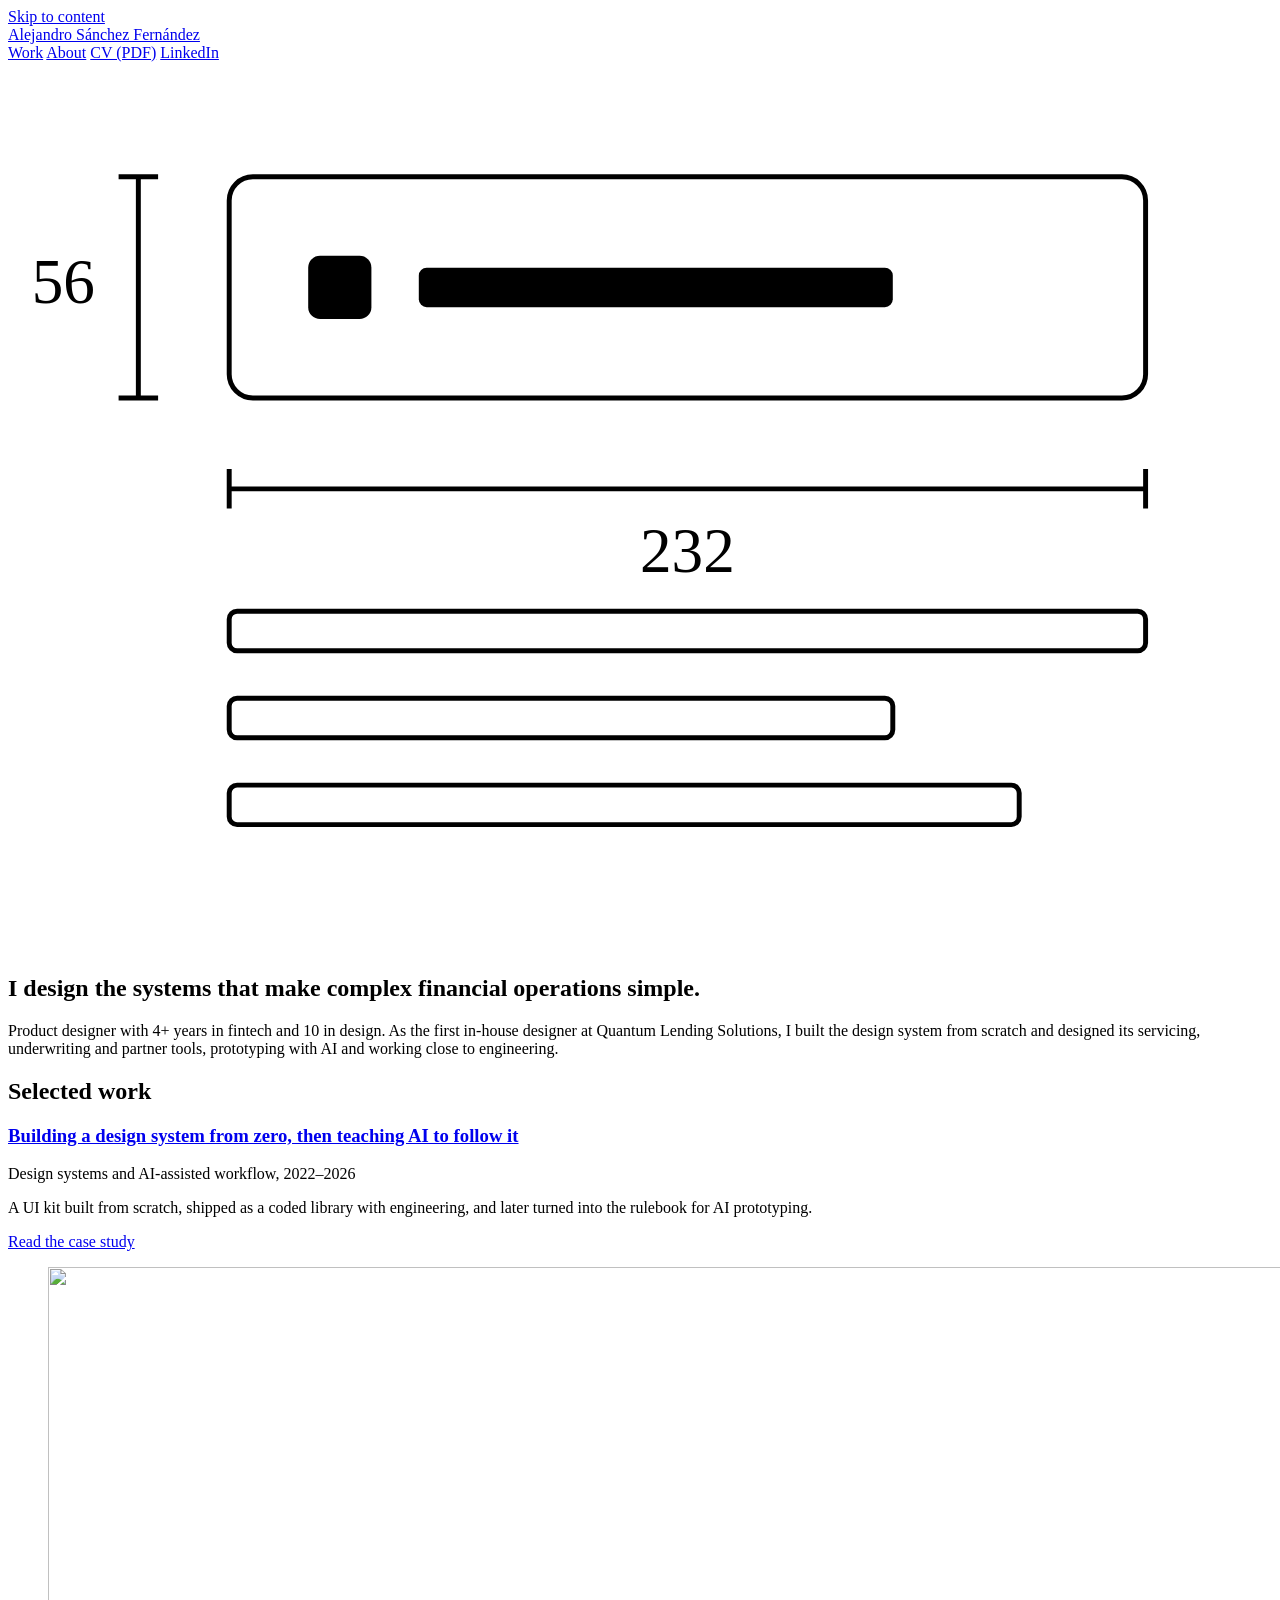
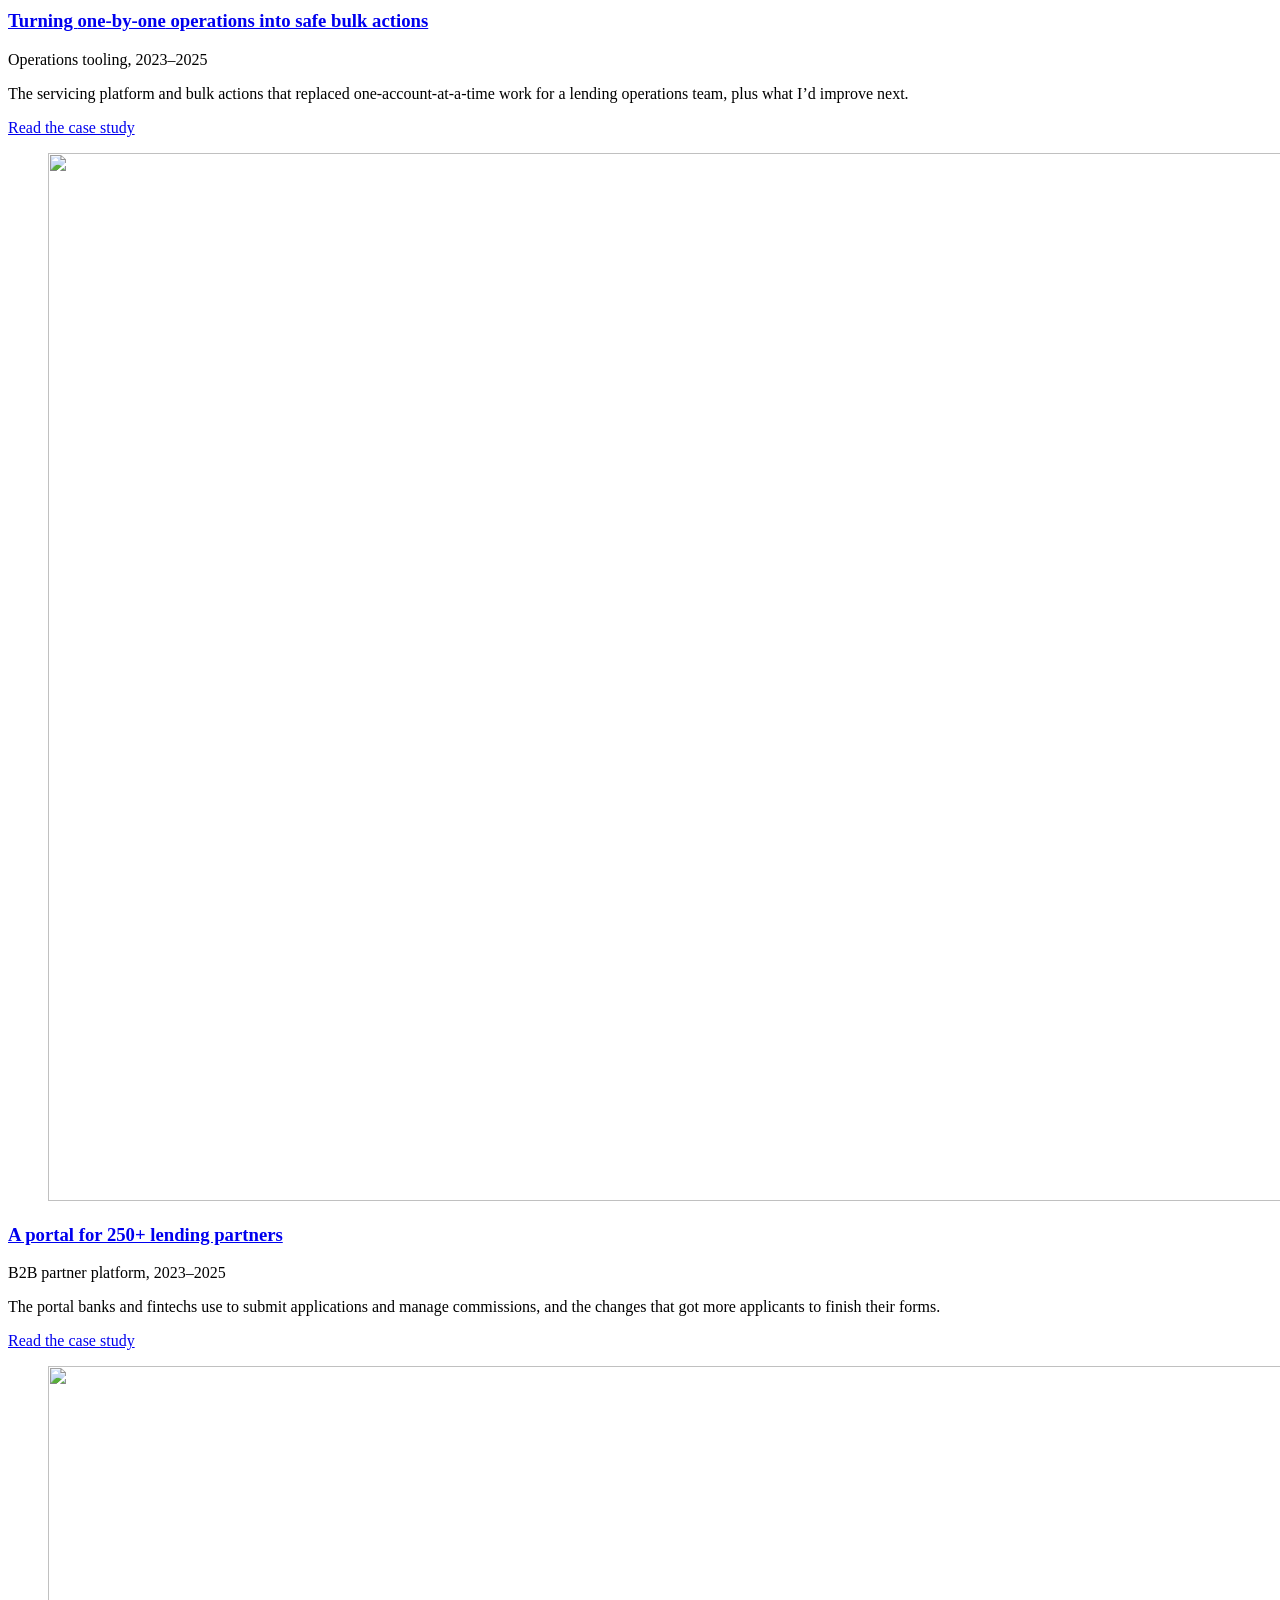
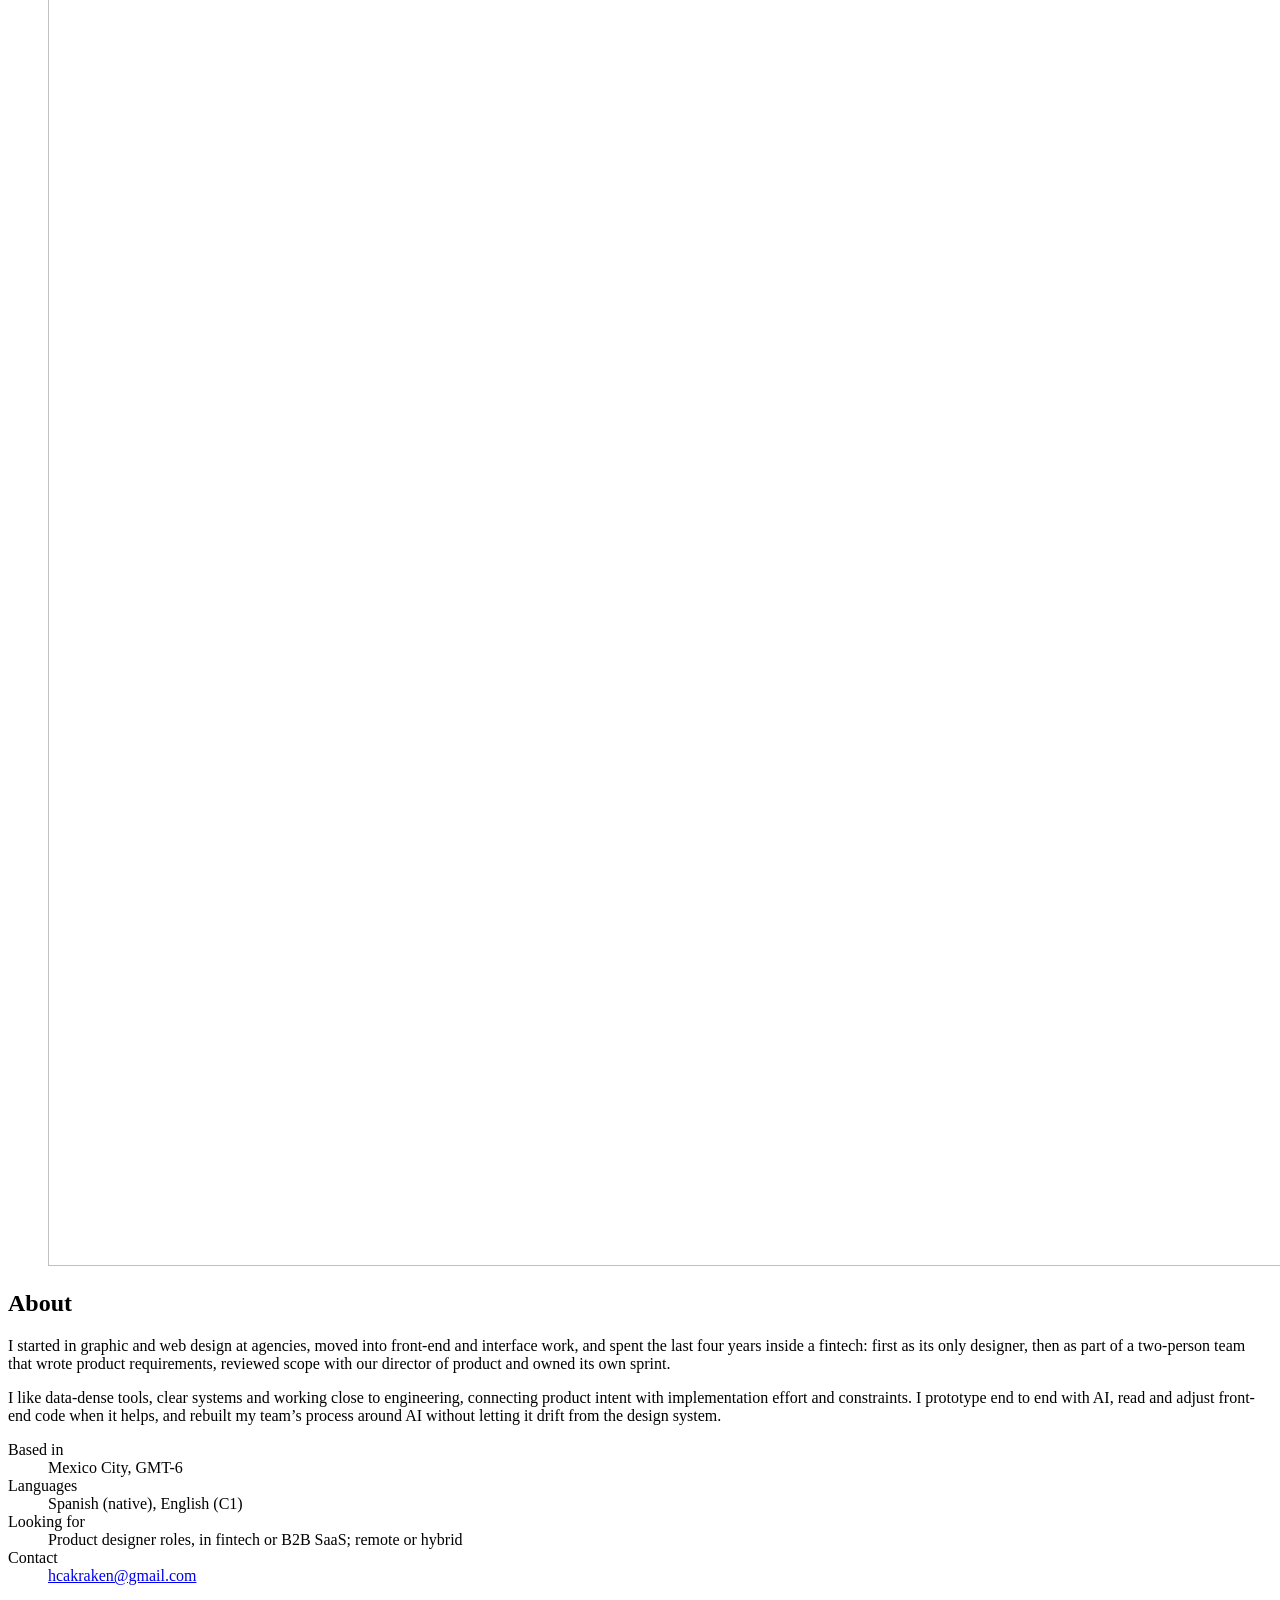
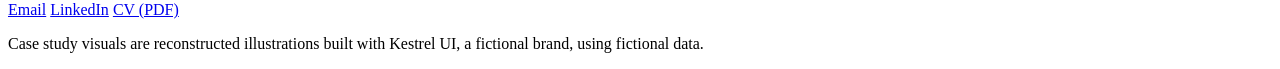
==== index.html @ 9e41636d "Migrate site from InfinityFree: pages" ====
<!doctype html>
<html lang="en">
<head>
<meta charset="utf-8">
<meta name="viewport" content="width=device-width, initial-scale=1">
<title>Alejandro Sánchez Fernández, Product Designer</title>
<meta name="description" content="Product designer in fintech and B2B SaaS. Lending operations tools, partner portals and design systems, prototyped end to end with AI. Mexico City, open to remote and hybrid.">
<link rel="preconnect" href="https://fonts.googleapis.com">
<link rel="preconnect" href="https://fonts.gstatic.com" crossorigin>
<link rel="stylesheet" href="https://fonts.googleapis.com/css2?family=Instrument+Serif&family=IBM+Plex+Mono:wght@400;500;600&display=swap">
<script>document.documentElement.classList.add("js")</script>
<link rel="stylesheet" href="assets/style.css?v=6">
<link rel="icon" href="assets/icons/favicon.svg" type="image/svg+xml">
<link rel="icon" href="assets/icons/favicon-32.png" sizes="32x32" type="image/png">
<link rel="apple-touch-icon" href="assets/icons/apple-touch-icon.png">
</head>
<body>
<a class="skip" href="#main">Skip to content</a>

<header class="site-head">
  <div class="wrap">
    <a class="site-name" href="index.html">Alejandro Sánchez Fernández</a>
    <nav class="site-nav" aria-label="Main">
      <a href="#work">Work</a>
      <a href="#about">About</a>
      <a href="cv/Alejandro-Sanchez-Fernandez-CV.pdf">CV (PDF)</a>
      <a href="https://www.linkedin.com/in/alejandrokraken">LinkedIn</a>
    </nav>
  </div>
  <div class="wrap rule" aria-hidden="true" style="margin-top: 20px;"></div>
</header>

<main id="main">
  <section class="hero">
    <div class="wrap intro">
      <svg class="hero-spec" viewBox="0 0 320 220" aria-hidden="true" focusable="false">
        <g fill="none" stroke="currentColor" stroke-width="1.25">
          <rect class="draw" style="--d:.2s;--t:.9s" pathLength="1" x="56" y="24" width="232" height="56" rx="6"/>
          <path class="draw" style="--d:1s;--t:.6s" pathLength="1" d="M56 98v10M288 98v10M56 103h232"/>
          <path class="draw" style="--d:1.3s;--t:.5s" pathLength="1" d="M38 24h-10M38 80h-10M33 24v56"/>
          <rect class="draw" style="--d:1.6s;--t:.6s" pathLength="1" x="56" y="134" width="232" height="10" rx="2"/>
          <rect class="draw" style="--d:1.75s;--t:.5s" pathLength="1" x="56" y="156" width="168" height="10" rx="2"/>
          <rect class="draw" style="--d:1.9s;--t:.55s" pathLength="1" x="56" y="178" width="200" height="10" rx="2"/>
        </g>
        <rect x="76" y="44" width="16" height="16" rx="3" class="spec-accent pop" style="--d:.95s"/>
        <rect x="104" y="47" width="120" height="10" rx="2" class="spec-fill grow" style="--d:1.1s"/>
        <text x="172" y="124" text-anchor="middle" class="fade" style="--d:1.45s">232</text>
        <text x="22" y="56" text-anchor="end" class="fade" style="--d:1.7s">56</text>
      </svg>
      <h1>I design the systems that make complex financial operations simple.</h1>
      <p class="lede">Product designer with 4+ years in fintech and 10 in design. As the first in-house designer at Quantum Lending Solutions, I built the design system from scratch and designed its servicing, underwriting and partner tools, prototyping with AI and working close to engineering.</p>
    </div>
  </section>

  <section class="section" id="work" aria-labelledby="work-title">
    <div class="wrap">
      <div class="section-head"><h2 id="work-title">Selected work</h2></div>
      <div class="work">
        <article class="work-item">
          <div>
            <h3><a href="case-01.html">Building a design system from zero, then teaching AI to follow it</a></h3>
            <p class="meta">Design systems and AI-assisted workflow, 2022–2026</p>
            <p class="summary">A UI kit built from scratch, shipped as a coded library with engineering, and later turned into the rulebook for AI prototyping.</p>
            <a class="go" href="case-01.html">Read the case study</a>
          </div>
          <figure>
            <a href="case-01.html" tabindex="-1" aria-hidden="true"><img src="assets/img/c1-hero-cover.png" alt="" width="3200" height="1920" loading="lazy"></a>
          </figure>
        </article>
        <article class="work-item">
          <div>
            <h3><a href="case-02.html">Turning <span style="white-space: nowrap">one-by-one</span> operations into safe bulk actions</a></h3>
            <p class="meta">Operations tooling, 2023–2025</p>
            <p class="summary">The servicing platform and bulk actions that replaced one-account-at-a-time work for a lending operations team, plus what I’d improve next.</p>
            <a class="go" href="case-02.html">Read the case study</a>
          </div>
          <figure>
            <a href="case-02.html" tabindex="-1" aria-hidden="true"><img src="assets/img/c2-v2-selectable-table.png" alt="" width="2308" height="1048" loading="lazy"></a>
          </figure>
        </article>
        <article class="work-item">
          <div>
            <h3><a href="case-03.html">A portal for 250+ lending partners</a></h3>
            <p class="meta">B2B partner platform, 2023–2025</p>
            <p class="summary">The portal banks and fintechs use to submit applications and manage commissions, and the changes that got more applicants to finish their forms.</p>
            <a class="go" href="case-03.html">Read the case study</a>
          </div>
          <figure>
            <a href="case-03.html" tabindex="-1" aria-hidden="true"><img src="assets/img/c3-v1-partner-dashboard.png" alt="" width="3604" height="1500" loading="lazy"></a>
          </figure>
        </article>
      </div>
    </div>
  </section>

  <section class="section" id="about" aria-labelledby="about-title">
    <div class="wrap about">
      <div>
        <h2 id="about-title">About</h2>
      </div>
      <div class="body">
        <p class="measure">I started in graphic and web design at agencies, moved into front-end and interface work, and spent the last four years inside a fintech: first as its only designer, then as part of a two-person team that wrote product requirements, reviewed scope with our director of product and owned its own sprint.</p>
        <p class="measure">I like data-dense tools, clear systems and working close to engineering, connecting product intent with implementation effort and constraints. I prototype end to end with AI, read and adjust front-end code when it helps, and rebuilt my team’s process around AI without letting it drift from the design system.</p>
        <dl>
          <div><dt>Based in</dt><dd>Mexico City, GMT-6</dd></div>
          <div><dt>Languages</dt><dd>Spanish (native), English (C1)</dd></div>
          <div><dt>Looking for</dt><dd>Product designer roles, in fintech or B2B SaaS; remote or hybrid</dd></div>
          <div><dt>Contact</dt><dd><a href="mailto:hcakraken@gmail.com">hcakraken@gmail.com</a></dd></div>
        </dl>
      </div>
    </div>
  </section>
</main>

<footer class="site-foot">
  <div class="wrap">
    <div class="rule" aria-hidden="true"></div>
    <div class="links">
      <a href="mailto:hcakraken@gmail.com">Email</a>
      <a href="https://www.linkedin.com/in/alejandrokraken">LinkedIn</a>
      <a href="cv/Alejandro-Sanchez-Fernandez-CV.pdf">CV (PDF)</a>
    </div>
    <p>Case study visuals are reconstructed illustrations built with Kestrel UI, a fictional brand, using fictional data.</p>
  </div>
</footer>
<script>
(() => {
  if (!('IntersectionObserver' in window) || matchMedia('(prefers-reduced-motion: reduce)').matches) return;
  const sel = '.work-item, .about > *, .fig, .fig-pair, .diagram, .prose, .note, .next';
  const els = [...document.querySelectorAll(sel)].filter(el => !el.parentElement.closest('.fig-pair'));
  els.forEach(el => el.classList.add('reveal'));
  document.querySelectorAll('.flow, .matrix tbody').forEach(list => [...list.children].forEach((c, i) => c.style.setProperty('--i', i)));
  const io = new IntersectionObserver(entries => {
    entries.forEach(e => { if (e.isIntersecting) { e.target.classList.add('is-visible'); io.unobserve(e.target); } });
  }, { threshold: 0.05, rootMargin: '0px 0px -6% 0px' });
  els.forEach(el => io.observe(el));
})();
</script>
</body>
</html>
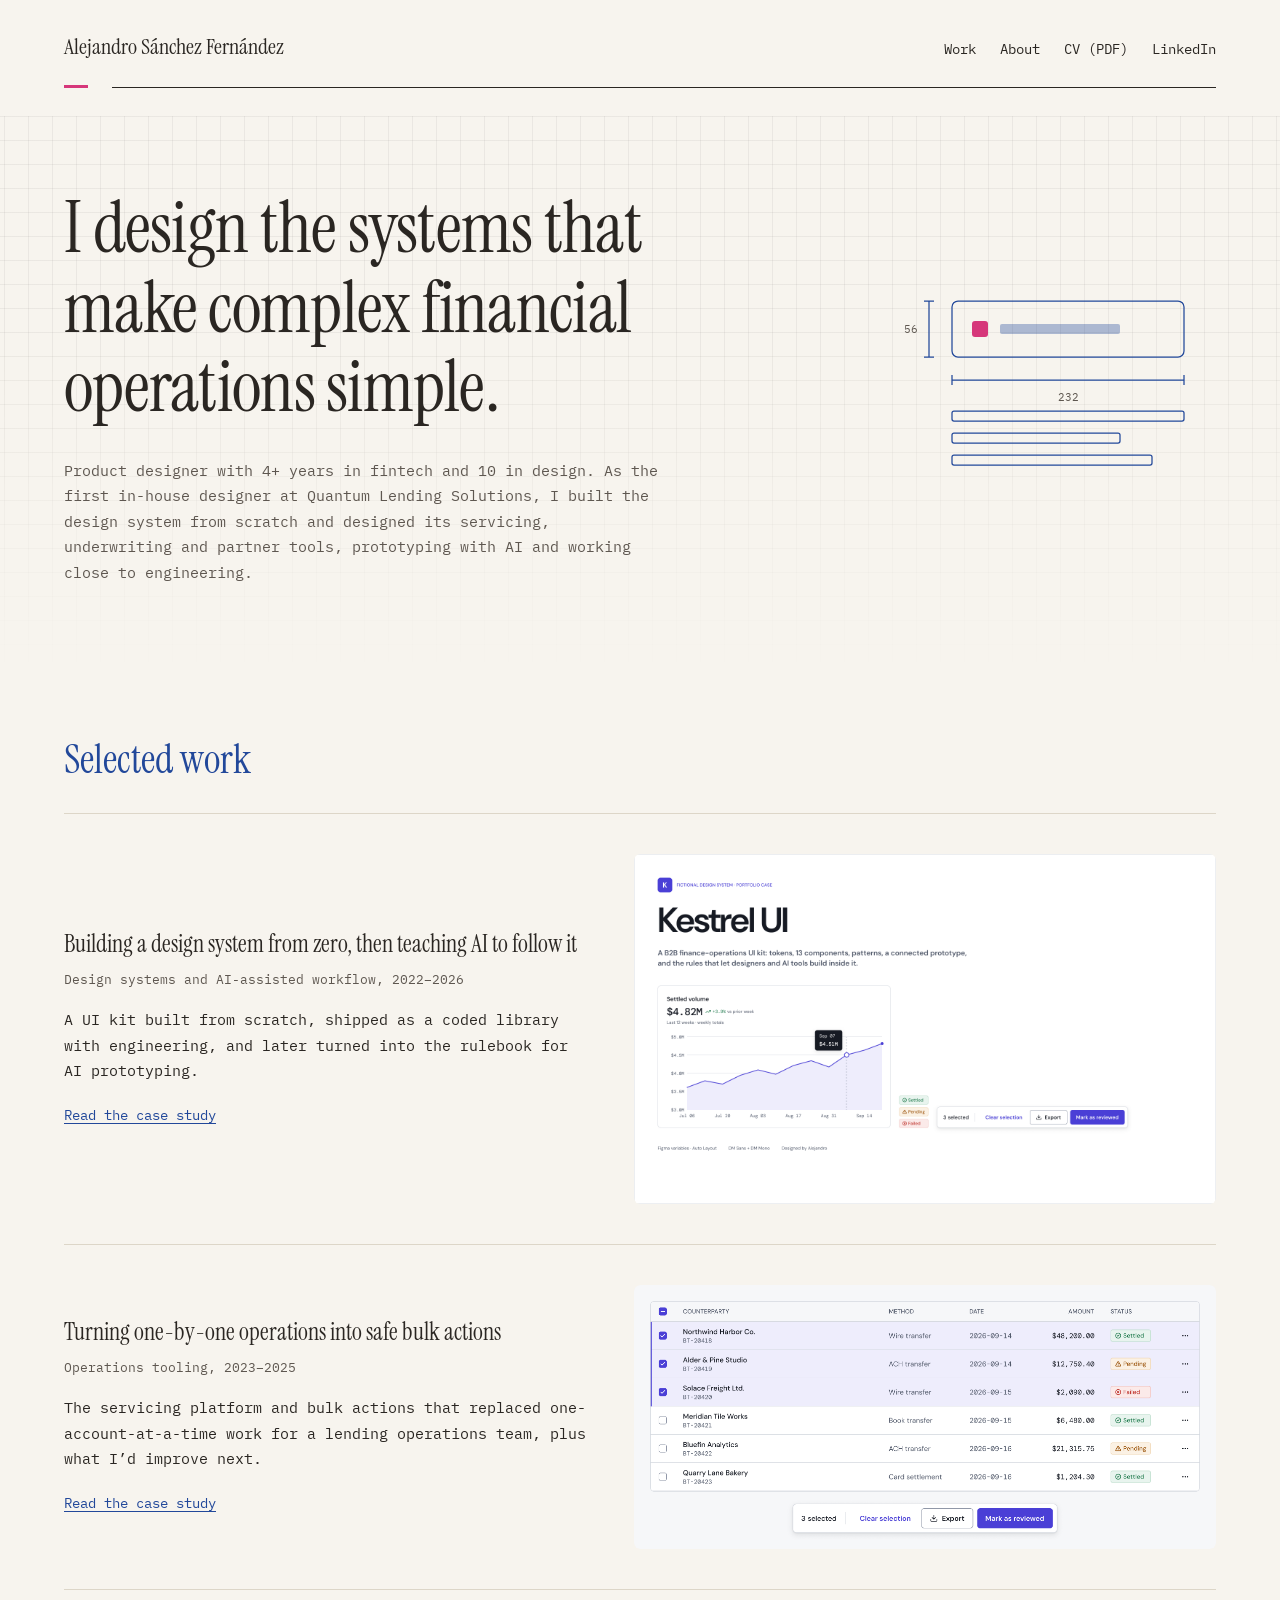
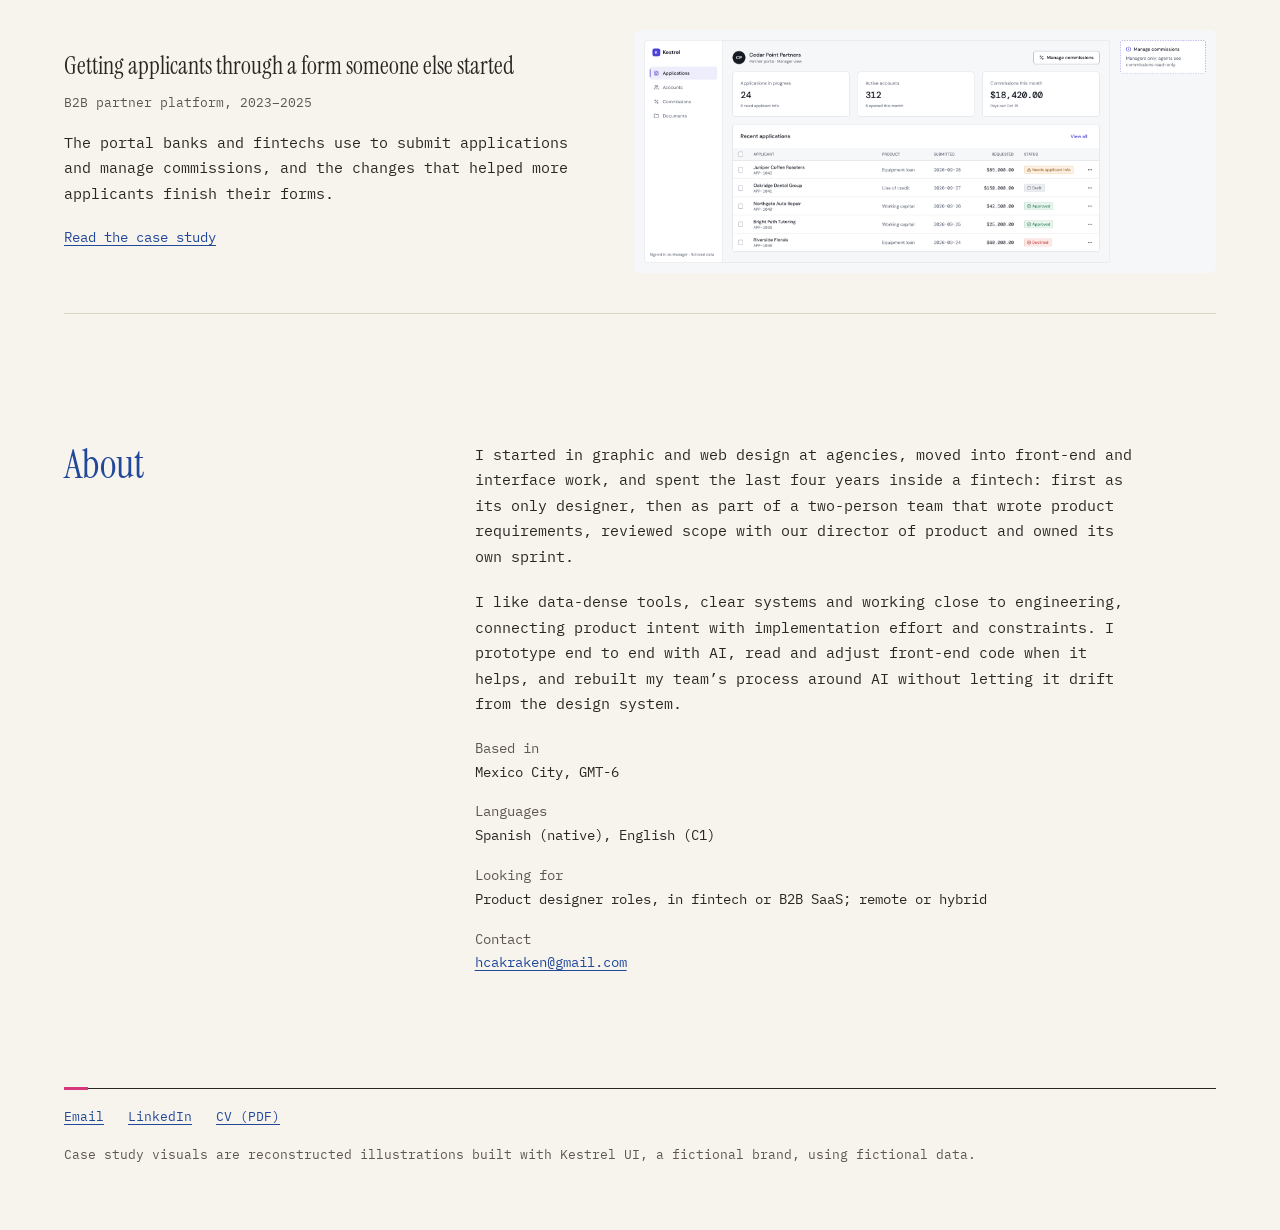
==== commit 4e9764b1: "Stage 2 audit fixes: readable at rest, social cards, mobile crops - Motion only moves content; nothi" ====
--- a/index.html
+++ b/index.html
@@ -5,11 +5,22 @@
 <meta name="viewport" content="width=device-width, initial-scale=1">
 <title>Alejandro Sánchez Fernández, Product Designer</title>
 <meta name="description" content="Product designer in fintech and B2B SaaS. Lending operations tools, partner portals and design systems, prototyped end to end with AI. Mexico City, open to remote and hybrid.">
+<link rel="canonical" href="https://alejandrosfdesign.github.io/">
+<meta property="og:type" content="website">
+<meta property="og:site_name" content="Alejandro Sánchez Fernández">
+<meta property="og:title" content="Alejandro Sánchez Fernández, Product Designer">
+<meta property="og:description" content="Product designer in fintech and B2B SaaS. Lending operations tools, partner portals and design systems, prototyped end to end with AI. Mexico City, open to remote and hybrid.">
+<meta property="og:url" content="https://alejandrosfdesign.github.io/">
+<meta property="og:image" content="https://alejandrosfdesign.github.io/assets/og/og-home.png">
+<meta property="og:image:width" content="1200">
+<meta property="og:image:height" content="630">
+<meta property="og:image:alt" content="Alejandro Sánchez Fernández, Product Designer">
+<meta name="twitter:card" content="summary_large_image">
 <link rel="preconnect" href="https://fonts.googleapis.com">
 <link rel="preconnect" href="https://fonts.gstatic.com" crossorigin>
 <link rel="stylesheet" href="https://fonts.googleapis.com/css2?family=Instrument+Serif&family=IBM+Plex+Mono:wght@400;500;600&display=swap">
 <script>document.documentElement.classList.add("js")</script>
-<link rel="stylesheet" href="assets/style.css?v=6">
+<link rel="stylesheet" href="assets/style.css?v=7">
 <link rel="icon" href="assets/icons/favicon.svg" type="image/svg+xml">
 <link rel="icon" href="assets/icons/favicon-32.png" sizes="32x32" type="image/png">
 <link rel="apple-touch-icon" href="assets/icons/apple-touch-icon.png">
@@ -64,7 +75,7 @@
             <a class="go" href="case-01.html">Read the case study</a>
           </div>
           <figure>
-            <a href="case-01.html" tabindex="-1" aria-hidden="true"><img src="assets/img/c1-hero-cover.png" alt="" width="3200" height="1920" loading="lazy"></a>
+            <a href="case-01.html" tabindex="-1" aria-hidden="true"><picture><source media="(max-width: 700px)" srcset="assets/img/c1-hero-cover-m.png"><img src="assets/img/c1-hero-cover.png" alt="" width="3200" height="1920" loading="lazy"></picture></a>
           </figure>
         </article>
         <article class="work-item">
@@ -75,18 +86,18 @@
             <a class="go" href="case-02.html">Read the case study</a>
           </div>
           <figure>
-            <a href="case-02.html" tabindex="-1" aria-hidden="true"><img src="assets/img/c2-v2-selectable-table.png" alt="" width="2308" height="1048" loading="lazy"></a>
+            <a href="case-02.html" tabindex="-1" aria-hidden="true"><picture><source media="(max-width: 700px)" srcset="assets/img/c2-v2-selectable-table-m.png"><img src="assets/img/c2-v2-selectable-table.png" alt="" width="2308" height="1048" loading="lazy"></picture></a>
           </figure>
         </article>
         <article class="work-item">
           <div>
-            <h3><a href="case-03.html">A portal for 250+ lending partners</a></h3>
+            <h3><a href="case-03.html">Getting applicants through a form someone else started</a></h3>
             <p class="meta">B2B partner platform, 2023–2025</p>
-            <p class="summary">The portal banks and fintechs use to submit applications and manage commissions, and the changes that got more applicants to finish their forms.</p>
+            <p class="summary">The portal banks and fintechs use to submit applications and manage commissions, and the changes that helped more applicants finish their forms.</p>
             <a class="go" href="case-03.html">Read the case study</a>
           </div>
           <figure>
-            <a href="case-03.html" tabindex="-1" aria-hidden="true"><img src="assets/img/c3-v1-partner-dashboard.png" alt="" width="3604" height="1500" loading="lazy"></a>
+            <a href="case-03.html" tabindex="-1" aria-hidden="true"><picture><source media="(max-width: 700px)" srcset="assets/img/c3-v1-partner-dashboard-m.png"><img src="assets/img/c3-v1-partner-dashboard.png" alt="" width="3604" height="1500" loading="lazy"></picture></a>
           </figure>
         </article>
       </div>
--- a/assets/style.css
+++ b/assets/style.css
@@ -0,0 +1,270 @@
+:root {
+  --paper: #f7f4ee;
+  --ink: #2a2622;
+  --muted: #5e5750;
+  --line: #ddd6c8;
+  --cobalt: #22489a;
+  --magenta: #d6377a;
+  --panel: #efeae0;
+  --serif: 'Instrument Serif', Georgia, 'Times New Roman', serif;
+  --mono: 'IBM Plex Mono', ui-monospace, 'SFMono-Regular', Menlo, Consolas, monospace;
+  --text: 42rem;
+  --wide: 72rem;
+}
+
+* { box-sizing: border-box; }
+
+html { -webkit-text-size-adjust: 100%; }
+
+body {
+  margin: 0;
+  background: var(--paper);
+  color: var(--ink);
+  font-family: var(--mono);
+  font-size: 15px;
+  line-height: 1.7;
+}
+
+img { max-width: 100%; height: auto; display: block; }
+
+a { color: var(--cobalt); text-underline-offset: 3px; text-decoration-thickness: 1px; }
+a:hover { text-decoration-thickness: 2px; }
+a:focus-visible, button:focus-visible { outline: 2px solid var(--cobalt); outline-offset: 3px; border-radius: 2px; }
+
+.skip { position: absolute; left: -999px; top: 0; background: var(--ink); color: var(--paper); padding: 8px 12px; }
+.skip:focus { left: 12px; top: 12px; }
+
+.wrap { width: min(var(--wide), 100% - 48px); margin-inline: auto; }
+.measure { max-width: var(--text); }
+
+/* Header */
+.site-head { padding-block: 28px; }
+.site-head .wrap { display: flex; justify-content: space-between; align-items: baseline; gap: 24px; flex-wrap: wrap; }
+.site-name { font-family: var(--serif); font-size: 22px; color: var(--ink); text-decoration: none; }
+.site-nav { display: flex; gap: 24px; font-size: 14px; flex-wrap: wrap; }
+.site-nav a { color: var(--ink); text-decoration: none; }
+.site-nav a:hover { color: var(--cobalt); text-decoration: underline; }
+
+.rule { display: flex; align-items: center; }
+.rule::before { content: ''; width: 24px; height: 3px; background: var(--magenta); }
+.rule::after { content: ''; flex: 1; height: 1px; background: var(--ink); }
+
+/* Headings */
+h1, h2, h3 { font-family: var(--serif); font-weight: 400; line-height: 1.1; margin: 0; text-wrap: balance; }
+h1 { font-size: clamp(40px, 6.4vw, 76px); letter-spacing: -0.01em; }
+h2 { font-size: clamp(30px, 3.6vw, 40px); color: var(--cobalt); }
+h3 { font-size: 24px; }
+p { margin: 0; text-wrap: pretty; }
+
+/* Home hero */
+.hero { padding-block: 72px 88px; }
+.hero h1 { max-width: 18ch; }
+.hero .lede { margin-top: 32px; color: var(--muted); max-width: 52ch; }
+
+/* Sections */
+.section { padding-block: 64px; }
+.section-head { margin-bottom: 32px; }
+
+/* Work list */
+.work { display: grid; gap: 0; }
+.work-item { display: grid; grid-template-columns: minmax(0, 1fr) minmax(0, 1.1fr); gap: 40px; padding-block: 40px; border-top: 1px solid var(--line); align-items: center; }
+.work-item:last-child { border-bottom: 1px solid var(--line); }
+.work-item h3 a { color: var(--ink); text-decoration: none; }
+.work-item h3 a:hover { color: var(--cobalt); }
+.work-item .meta { margin-top: 12px; font-size: 13px; color: var(--muted); }
+.work-item .summary { margin-top: 16px; }
+.work-item .go { display: inline-block; margin-top: 20px; font-size: 14px; }
+.work-item figure { margin: 0; }
+.work-item img { border-radius: 6px; }
+.work-item.soon { grid-template-columns: 1fr; }
+.work-item.soon h3 { color: var(--muted); }
+.soon-note { margin-top: 12px; font-size: 13px; color: var(--muted); }
+
+/* About */
+.about { display: grid; grid-template-columns: minmax(0, 1fr) minmax(0, 2fr); gap: 40px; }
+.about dl { margin: 0; display: grid; gap: 16px; font-size: 14px; }
+.about dt { color: var(--muted); }
+.about dd { margin: 0; }
+.about .body { display: grid; gap: 20px; }
+
+/* Footer */
+.site-foot { padding-block: 48px 64px; font-size: 13px; color: var(--muted); }
+.site-foot .wrap { display: grid; gap: 16px; }
+.site-foot .links { display: flex; gap: 24px; flex-wrap: wrap; }
+
+/* Case study */
+.case-hero { padding-block: 56px 40px; }
+.case-hero .back { font-size: 14px; }
+.case-hero h1 { margin-top: 32px; font-size: clamp(38px, 5.4vw, 64px); max-width: 20ch; }
+.case-hero .lede { margin-top: 28px; font-size: 17px; max-width: 56ch; }
+.facts { margin-top: 40px; display: grid; grid-template-columns: repeat(4, minmax(0, 1fr)); gap: 24px; font-size: 14px; }
+.facts dt { color: var(--muted); }
+.facts dd { margin: 4px 0 0; }
+
+.fig { margin: 48px auto; }
+.fig img { border-radius: 8px; box-shadow: 0 1px 0 var(--line); }
+.fig figcaption { margin-top: 14px; font-size: 13px; color: var(--muted); max-width: var(--text); }
+.fig-pair { display: grid; grid-template-columns: repeat(2, minmax(0, 1fr)); gap: 24px; }
+
+.prose { display: grid; gap: 20px; }
+.prose h2 { margin-top: 40px; }
+.prose h3 { margin-top: 12px; }
+.prose ul { margin: 0; padding-left: 20px; display: grid; gap: 8px; }
+
+.decisions { display: grid; gap: 28px; margin-top: 8px; }
+.decision h3 { font-size: 22px; }
+.decision p { margin-top: 8px; }
+
+.note { margin-top: 56px; padding: 20px 24px; background: var(--panel); border-radius: 6px; font-size: 13px; color: var(--muted); }
+
+/* Diagrams */
+.diagram { margin: 48px 0; padding: 32px; background: #fff; border: 1px solid var(--line); border-radius: 8px; }
+.diagram .title { font-family: var(--serif); font-size: 22px; margin-bottom: 24px; }
+.flow { display: flex; align-items: stretch; gap: 12px; flex-wrap: nowrap; overflow-x: auto; list-style: none; margin: 0; padding: 0 0 6px; }
+.flow .step { white-space: nowrap; }
+.flow li { display: flex; align-items: center; gap: 12px; }
+.flow li + li::before { content: ''; width: 20px; height: 1px; background: var(--muted); }
+.step { padding: 12px 16px; border: 1px solid var(--line); border-radius: 6px; background: var(--paper); font-size: 14px; line-height: 1.4; }
+.step small { display: block; color: var(--muted); font-size: 12px; margin-top: 4px; }
+.step.gate { border-color: var(--cobalt); box-shadow: inset 3px 0 0 var(--cobalt); }
+.step.ai { background: #e9edf7; border-color: #b9c6e4; }
+.row-label { font-size: 13px; color: var(--muted); margin: 20px 0 10px; }
+.row-label:first-of-type { margin-top: 0; }
+.legend { margin-top: 20px; font-size: 12px; color: var(--muted); display: flex; gap: 20px; flex-wrap: wrap; }
+.legend span::before { content: ''; display: inline-block; width: 10px; height: 10px; border-radius: 2px; margin-right: 8px; vertical-align: -1px; }
+.legend .l-ai::before { background: #e9edf7; border: 1px solid #b9c6e4; }
+.legend .l-gate::before { background: var(--paper); border: 1px solid var(--cobalt); }
+
+.next { padding-block: 56px; border-top: 1px solid var(--line); margin-top: 72px; }
+
+@media (max-width: 800px) {
+  body { font-size: 14px; }
+  .work-item, .about { grid-template-columns: 1fr; gap: 24px; }
+  .facts { grid-template-columns: repeat(2, minmax(0, 1fr)); }
+  .fig-pair { grid-template-columns: 1fr; }
+  .diagram { padding: 20px; }
+  .flow { flex-direction: column; align-items: stretch; overflow-x: visible; }
+  .flow .step { white-space: normal; }
+  .flow li { flex-direction: column; align-items: stretch; gap: 8px; }
+  .flow li + li::before { width: 1px; height: 12px; margin-left: 20px; }
+}
+
+@media (prefers-reduced-motion: reduce) { * { scroll-behavior: auto !important; } }
+
+/* Role matrix */
+.matrix-wrap { overflow-x: auto; }
+.matrix { width: 100%; border-collapse: collapse; font-size: 14px; min-width: 560px; }
+.matrix th, .matrix td { text-align: left; padding: 12px 14px; border-bottom: 1px solid var(--line); vertical-align: top; }
+.matrix thead th { font-weight: 500; color: var(--muted); font-size: 13px; }
+.matrix tbody th { font-weight: 600; }
+.matrix td.yes { color: var(--ink); }
+.matrix td.no { color: var(--muted); }
+.matrix small { display: block; color: var(--muted); font-size: 12px; margin-top: 2px; }
+.fig-narrow img { max-width: min(760px, 100%); margin-inline: auto; }
+.fig-narrow figcaption { margin-inline: auto; max-width: 760px; }
+
+/* ---------- Motion (1: intro, 3: scroll reveal, 5: card hover) ---------- */
+.work-item figure { overflow: hidden; border-radius: 6px; }
+.work-item h3 a { transition: color .2s ease; }
+
+@media (prefers-reduced-motion: no-preference) {
+  /* 1. Intro: page heading elements rise in sequence */
+  .js .intro > * { transform: translateY(12px); animation: rise .6s cubic-bezier(.2,.7,.2,1) forwards; }
+  .js .intro > *:nth-child(1) { animation-delay: .05s; }
+  .js .intro > *:nth-child(2) { animation-delay: .13s; }
+  .js .intro > *:nth-child(3) { animation-delay: .21s; }
+  .js .intro > *:nth-child(4) { animation-delay: .29s; }
+
+  /* 3. Scroll reveal: added by JS only, so content stays visible without it */
+  .reveal { transform: translateY(16px); transition: transform .6s cubic-bezier(.2,.7,.2,1); }
+  .reveal.is-visible { opacity: 1; transform: none; }
+
+  /* 5. Case cards: subtle image zoom on hover */
+  .work-item figure img { transition: transform .45s cubic-bezier(.2,.7,.2,1); }
+}
+
+@media (hover: hover) {
+  .work-item:hover h3 a { color: var(--cobalt); }
+}
+@media (hover: hover) and (prefers-reduced-motion: no-preference) {
+  .work-item:hover figure img { transform: scale(1.02); }
+}
+
+@keyframes rise { to { transform: none; } }
+
+/* ---------- Motion (2: rule draw, 4: diagram sequence, 6: page transitions) ---------- */
+@media (prefers-reduced-motion: no-preference) {
+  /* 2. Signature rule: the magenta tick appears, then the line draws left to right */
+  .js .site-head .rule::before { transform: scaleX(0); transform-origin: left; animation: draw .3s cubic-bezier(.2,.7,.2,1) .05s forwards; }
+  .js .site-head .rule::after { transform: scaleX(0); transform-origin: left; animation: draw .9s cubic-bezier(.2,.7,.2,1) .2s forwards; }
+
+  /* 4. Diagrams: steps and table rows appear in order once the diagram is in view */
+  .reveal .flow > li,
+  .reveal .matrix tbody tr { transform: translateY(8px); transition: transform .45s cubic-bezier(.2,.7,.2,1); transition-delay: calc(var(--i, 0) * 80ms + 200ms); }
+  .reveal.is-visible .flow > li,
+  .reveal.is-visible .matrix tbody tr { opacity: 1; transform: none; }
+
+  /* 6. Cross-page transitions (Chrome/Edge); other browsers simply navigate normally */
+  @view-transition { navigation: auto; }
+  ::view-transition-old(root), ::view-transition-new(root) { animation-duration: .3s; animation-timing-function: ease; }
+}
+
+@keyframes draw { to { transform: scaleX(1); } }
+
+/* Blueprint grid + spec motif (shared with LinkedIn banner) */
+.hero { position: relative; isolation: isolate; }
+.hero::before {
+  content: ''; position: absolute; inset: 0; z-index: -1; pointer-events: none;
+  background-image:
+    linear-gradient(to right, rgba(42, 38, 34, 0.06) 1px, transparent 1px),
+    linear-gradient(to bottom, rgba(42, 38, 34, 0.06) 1px, transparent 1px);
+  background-size: 24px 24px;
+  background-position: center top;
+  -webkit-mask-image: linear-gradient(to bottom, #000 40%, transparent);
+          mask-image: linear-gradient(to bottom, #000 40%, transparent);
+}
+.hero .intro { position: relative; }
+.hero-spec {
+  position: absolute; right: 0; top: 50%; transform: translateY(-50%);
+  width: clamp(220px, 26vw, 320px); height: auto;
+  color: var(--cobalt); opacity: 0.55;
+}
+.hero-spec text { font-family: var(--mono); font-size: 11px; fill: var(--muted); }
+.hero-spec .spec-accent { fill: var(--magenta); }
+.hero-spec .spec-fill { fill: var(--cobalt); opacity: 0.35; }
+@media (max-width: 960px) { .hero-spec { display: none; } }
+
+/* Wider hero copy, leaving room for the spec motif on desktop */
+@media (min-width: 961px) {
+  .hero h1 { max-width: calc(100% - clamp(220px, 26vw, 320px) - 48px); font-size: clamp(40px, 6.2vw, 72px); }
+  .hero .lede { max-width: min(66ch, 100% - clamp(220px, 26vw, 320px) - 48px); }
+}
+
+/* Hero spec: trace-in animation */
+@media (prefers-reduced-motion: no-preference) {
+  .hero-spec .draw { stroke-dasharray: 1; stroke-dashoffset: 1;
+    animation: spec-draw var(--t, .6s) cubic-bezier(.65,0,.35,1) var(--d, 0s) forwards; }
+  .hero-spec .pop  { transform-box: fill-box; transform-origin: center; transform: scale(0);
+    animation: spec-pop .35s cubic-bezier(.34,1.56,.64,1) var(--d, 0s) forwards; }
+  .hero-spec .grow { transform-box: fill-box; transform-origin: left center; transform: scaleX(0);
+    animation: spec-grow .6s cubic-bezier(.65,0,.35,1) var(--d, 0s) forwards; }
+  .hero-spec .fade { opacity: 0; animation: spec-fade .4s ease-out var(--d, 0s) forwards; }
+}
+@keyframes spec-draw { to { stroke-dashoffset: 0; } }
+@keyframes spec-pop  { to { transform: scale(1); } }
+@keyframes spec-grow { to { transform: scaleX(1); } }
+@keyframes spec-fade { to { opacity: 1; } }
+
+/* Keep the spec vertically centered on the text: exclude it from the intro rise animation (its transform overrode translateY(-50%)) */
+.js .intro > .hero-spec { opacity: 1; transform: translateY(-50%); animation: none; }
+
+/* Content is readable at rest: motion only moves things, it never hides them */
+
+/* Kestrel disclosure, shown with the case facts */
+.kestrel-note { margin-top: 24px; max-width: 64ch; font-size: 13px; color: var(--muted); padding-left: 12px; border-left: 3px solid var(--magenta); }
+
+/* Responsive images and tap-to-enlarge figures */
+picture { display: block; }
+.fig-link { display: block; border-radius: 8px; }
+.fig-link:focus-visible { outline-offset: 4px; }
+@media (hover: hover) { .fig-link { cursor: zoom-in; } }
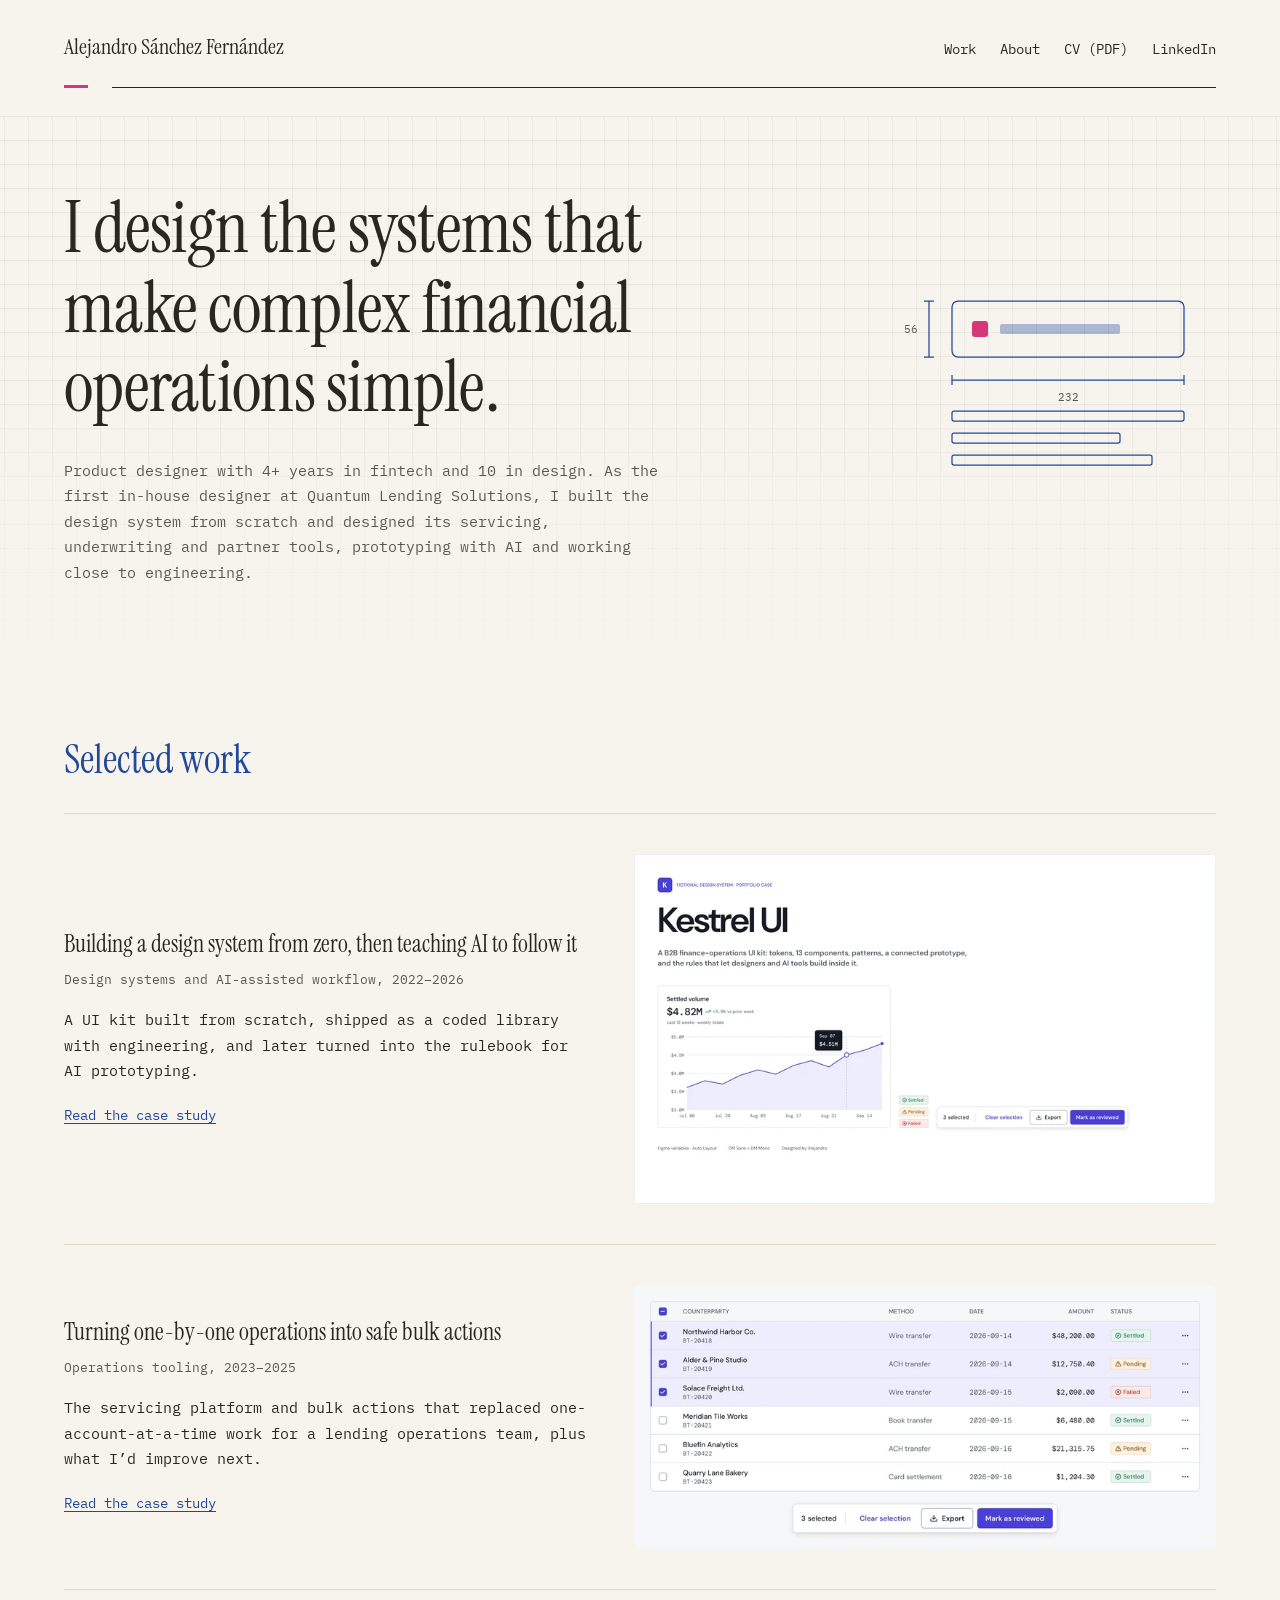
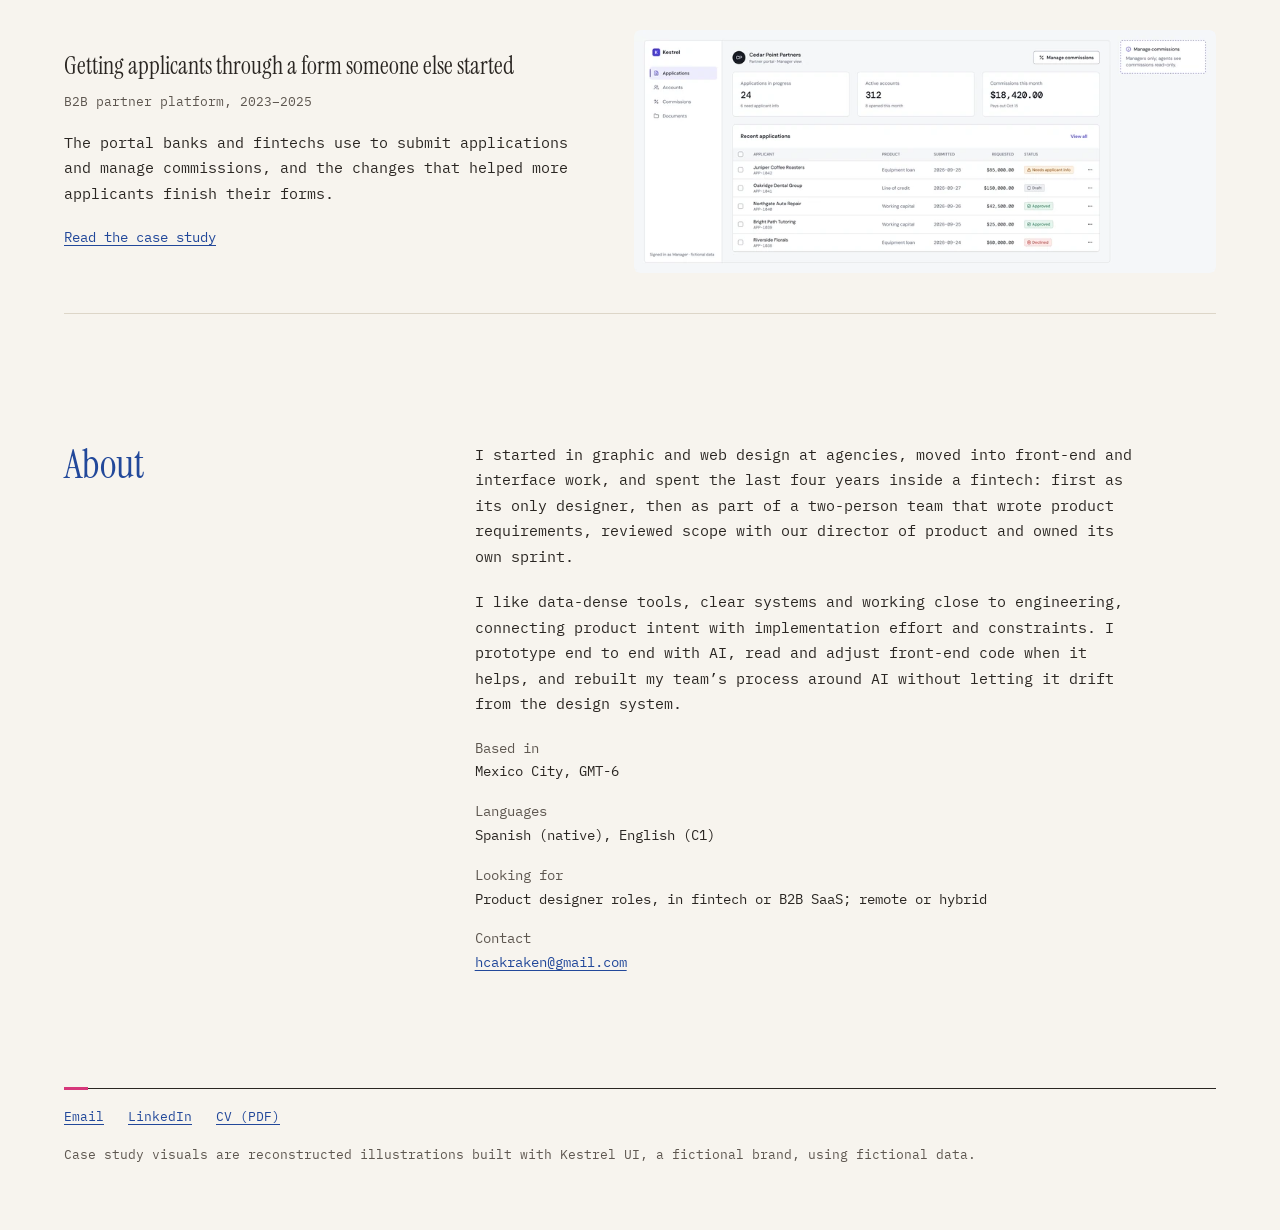
==== commit 1826eef6: "Serve right-sized WebP images via srcset - WebP at 800, 1600 and full width for every figure and thu" ====
--- a/index.html
+++ b/index.html
@@ -75,7 +75,7 @@
             <a class="go" href="case-01.html">Read the case study</a>
           </div>
           <figure>
-            <a href="case-01.html" tabindex="-1" aria-hidden="true"><picture><source media="(max-width: 700px)" srcset="assets/img/c1-hero-cover-m.png"><img src="assets/img/c1-hero-cover.png" alt="" width="3200" height="1920" loading="lazy"></picture></a>
+            <a href="case-01.html" tabindex="-1" aria-hidden="true"><picture><source media="(max-width: 700px)" type="image/webp" srcset="assets/img/c1-hero-cover-m-800.webp 800w, assets/img/c1-hero-cover-m.webp 1344w" sizes="calc(100vw - 48px)"><source media="(max-width: 700px)" srcset="assets/img/c1-hero-cover-m.png"><img src="assets/img/c1-hero-cover.png" srcset="assets/img/c1-hero-cover-800.webp 800w, assets/img/c1-hero-cover-1600.webp 1600w, assets/img/c1-hero-cover.webp 3200w" sizes="(max-width: 800px) calc(100vw - 48px), 600px" alt="" width="3200" height="1920" loading="lazy"></picture></a>
           </figure>
         </article>
         <article class="work-item">
@@ -86,7 +86,7 @@
             <a class="go" href="case-02.html">Read the case study</a>
           </div>
           <figure>
-            <a href="case-02.html" tabindex="-1" aria-hidden="true"><picture><source media="(max-width: 700px)" srcset="assets/img/c2-v2-selectable-table-m.png"><img src="assets/img/c2-v2-selectable-table.png" alt="" width="2308" height="1048" loading="lazy"></picture></a>
+            <a href="case-02.html" tabindex="-1" aria-hidden="true"><picture><source media="(max-width: 700px)" type="image/webp" srcset="assets/img/c2-v2-selectable-table-m.webp 857w" sizes="calc(100vw - 48px)"><source media="(max-width: 700px)" srcset="assets/img/c2-v2-selectable-table-m.png"><img src="assets/img/c2-v2-selectable-table.png" srcset="assets/img/c2-v2-selectable-table-800.webp 800w, assets/img/c2-v2-selectable-table-1600.webp 1600w, assets/img/c2-v2-selectable-table.webp 2308w" sizes="(max-width: 800px) calc(100vw - 48px), 600px" alt="" width="2308" height="1048" loading="lazy"></picture></a>
           </figure>
         </article>
         <article class="work-item">
@@ -97,7 +97,7 @@
             <a class="go" href="case-03.html">Read the case study</a>
           </div>
           <figure>
-            <a href="case-03.html" tabindex="-1" aria-hidden="true"><picture><source media="(max-width: 700px)" srcset="assets/img/c3-v1-partner-dashboard-m.png"><img src="assets/img/c3-v1-partner-dashboard.png" alt="" width="3604" height="1500" loading="lazy"></picture></a>
+            <a href="case-03.html" tabindex="-1" aria-hidden="true"><picture><source media="(max-width: 700px)" type="image/webp" srcset="assets/img/c3-v1-partner-dashboard-m-800.webp 800w, assets/img/c3-v1-partner-dashboard-m.webp 1558w" sizes="calc(100vw - 48px)"><source media="(max-width: 700px)" srcset="assets/img/c3-v1-partner-dashboard-m.png"><img src="assets/img/c3-v1-partner-dashboard.png" srcset="assets/img/c3-v1-partner-dashboard-800.webp 800w, assets/img/c3-v1-partner-dashboard-1600.webp 1600w, assets/img/c3-v1-partner-dashboard.webp 3604w" sizes="(max-width: 800px) calc(100vw - 48px), 600px" alt="" width="3604" height="1500" loading="lazy"></picture></a>
           </figure>
         </article>
       </div>
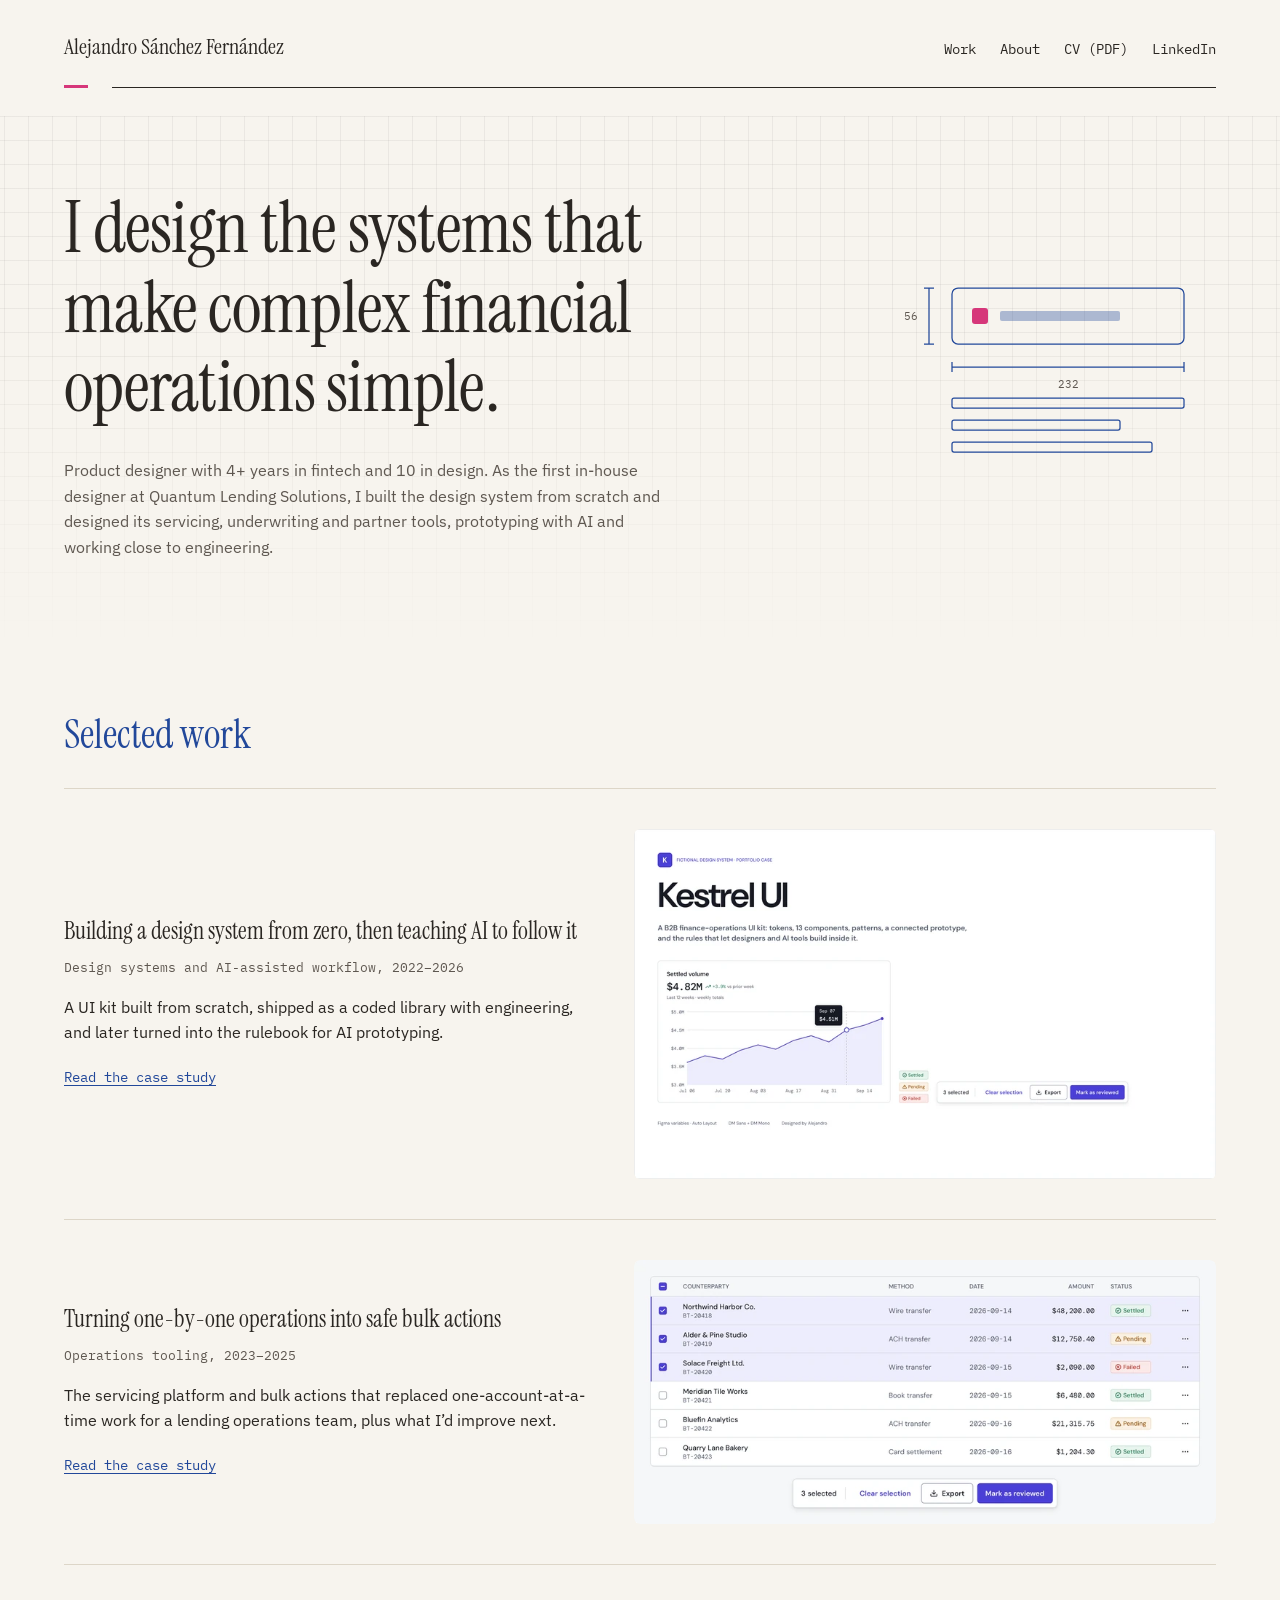
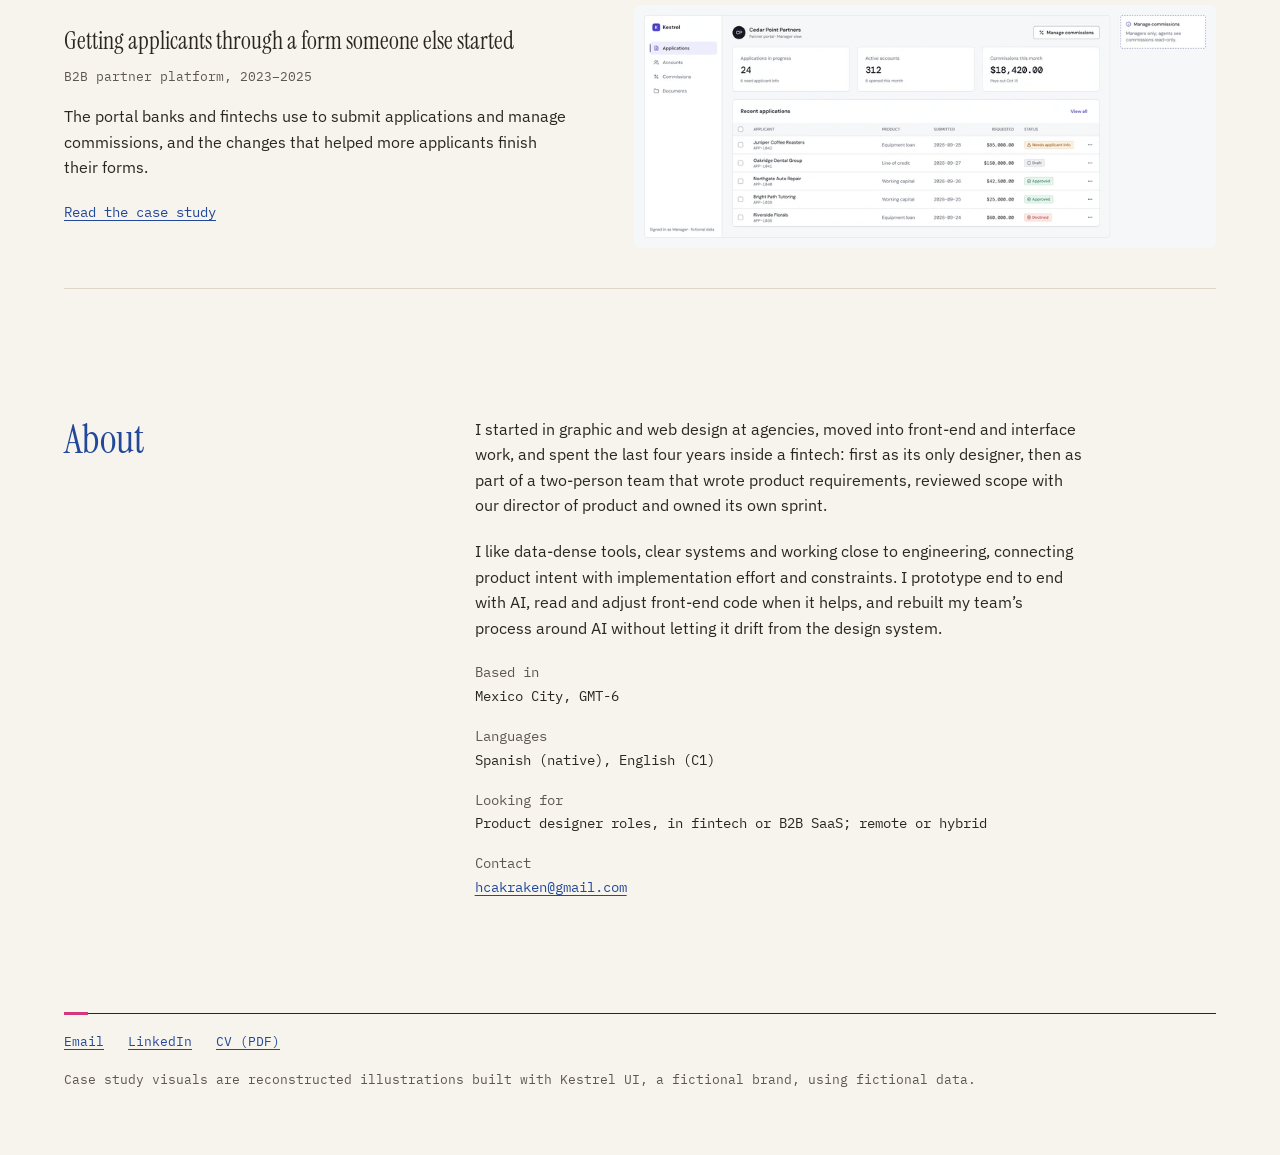
==== commit dbb4e89d: "Set running text in IBM Plex Sans for readability - Paragraphs, ledes, case summaries and About in P" ====
--- a/index.html
+++ b/index.html
@@ -18,9 +18,9 @@
 <meta name="twitter:card" content="summary_large_image">
 <link rel="preconnect" href="https://fonts.googleapis.com">
 <link rel="preconnect" href="https://fonts.gstatic.com" crossorigin>
-<link rel="stylesheet" href="https://fonts.googleapis.com/css2?family=Instrument+Serif&family=IBM+Plex+Mono:wght@400;500;600&display=swap">
+<link rel="stylesheet" href="https://fonts.googleapis.com/css2?family=Instrument+Serif&family=IBM+Plex+Mono:wght@400;500;600&family=IBM+Plex+Sans:wght@400;500;600&display=swap">
 <script>document.documentElement.classList.add("js")</script>
-<link rel="stylesheet" href="assets/style.css?v=7">
+<link rel="stylesheet" href="assets/style.css?v=8">
 <link rel="icon" href="assets/icons/favicon.svg" type="image/svg+xml">
 <link rel="icon" href="assets/icons/favicon-32.png" sizes="32x32" type="image/png">
 <link rel="apple-touch-icon" href="assets/icons/apple-touch-icon.png">
--- a/assets/style.css
+++ b/assets/style.css
@@ -8,7 +8,8 @@
   --panel: #efeae0;
   --serif: 'Instrument Serif', Georgia, 'Times New Roman', serif;
   --mono: 'IBM Plex Mono', ui-monospace, 'SFMono-Regular', Menlo, Consolas, monospace;
-  --text: 42rem;
+  --sans: 'IBM Plex Sans', system-ui, -apple-system, 'Segoe UI', Roboto, sans-serif;
+  --text: 38rem;
   --wide: 72rem;
 }
 
@@ -237,7 +238,7 @@
 /* Wider hero copy, leaving room for the spec motif on desktop */
 @media (min-width: 961px) {
   .hero h1 { max-width: calc(100% - clamp(220px, 26vw, 320px) - 48px); font-size: clamp(40px, 6.2vw, 72px); }
-  .hero .lede { max-width: min(66ch, 100% - clamp(220px, 26vw, 320px) - 48px); }
+  .hero .lede { max-width: min(60ch, 100% - clamp(220px, 26vw, 320px) - 48px); }
 }
 
 /* Hero spec: trace-in animation */
@@ -268,3 +269,9 @@
 .fig-link { display: block; border-radius: 8px; }
 .fig-link:focus-visible { outline-offset: 4px; }
 @media (hover: hover) { .fig-link { cursor: zoom-in; } }
+
+/* Running text in Plex Sans for long-form reading; Plex Mono stays on nav, facts, captions, dates and labels */
+.lede, .prose p, .prose li, .decision p, .work-item .summary, .about .body > p {
+  font-family: var(--sans); font-size: 16px; line-height: 1.6;
+}
+.case-hero .lede { font-size: 18px; }
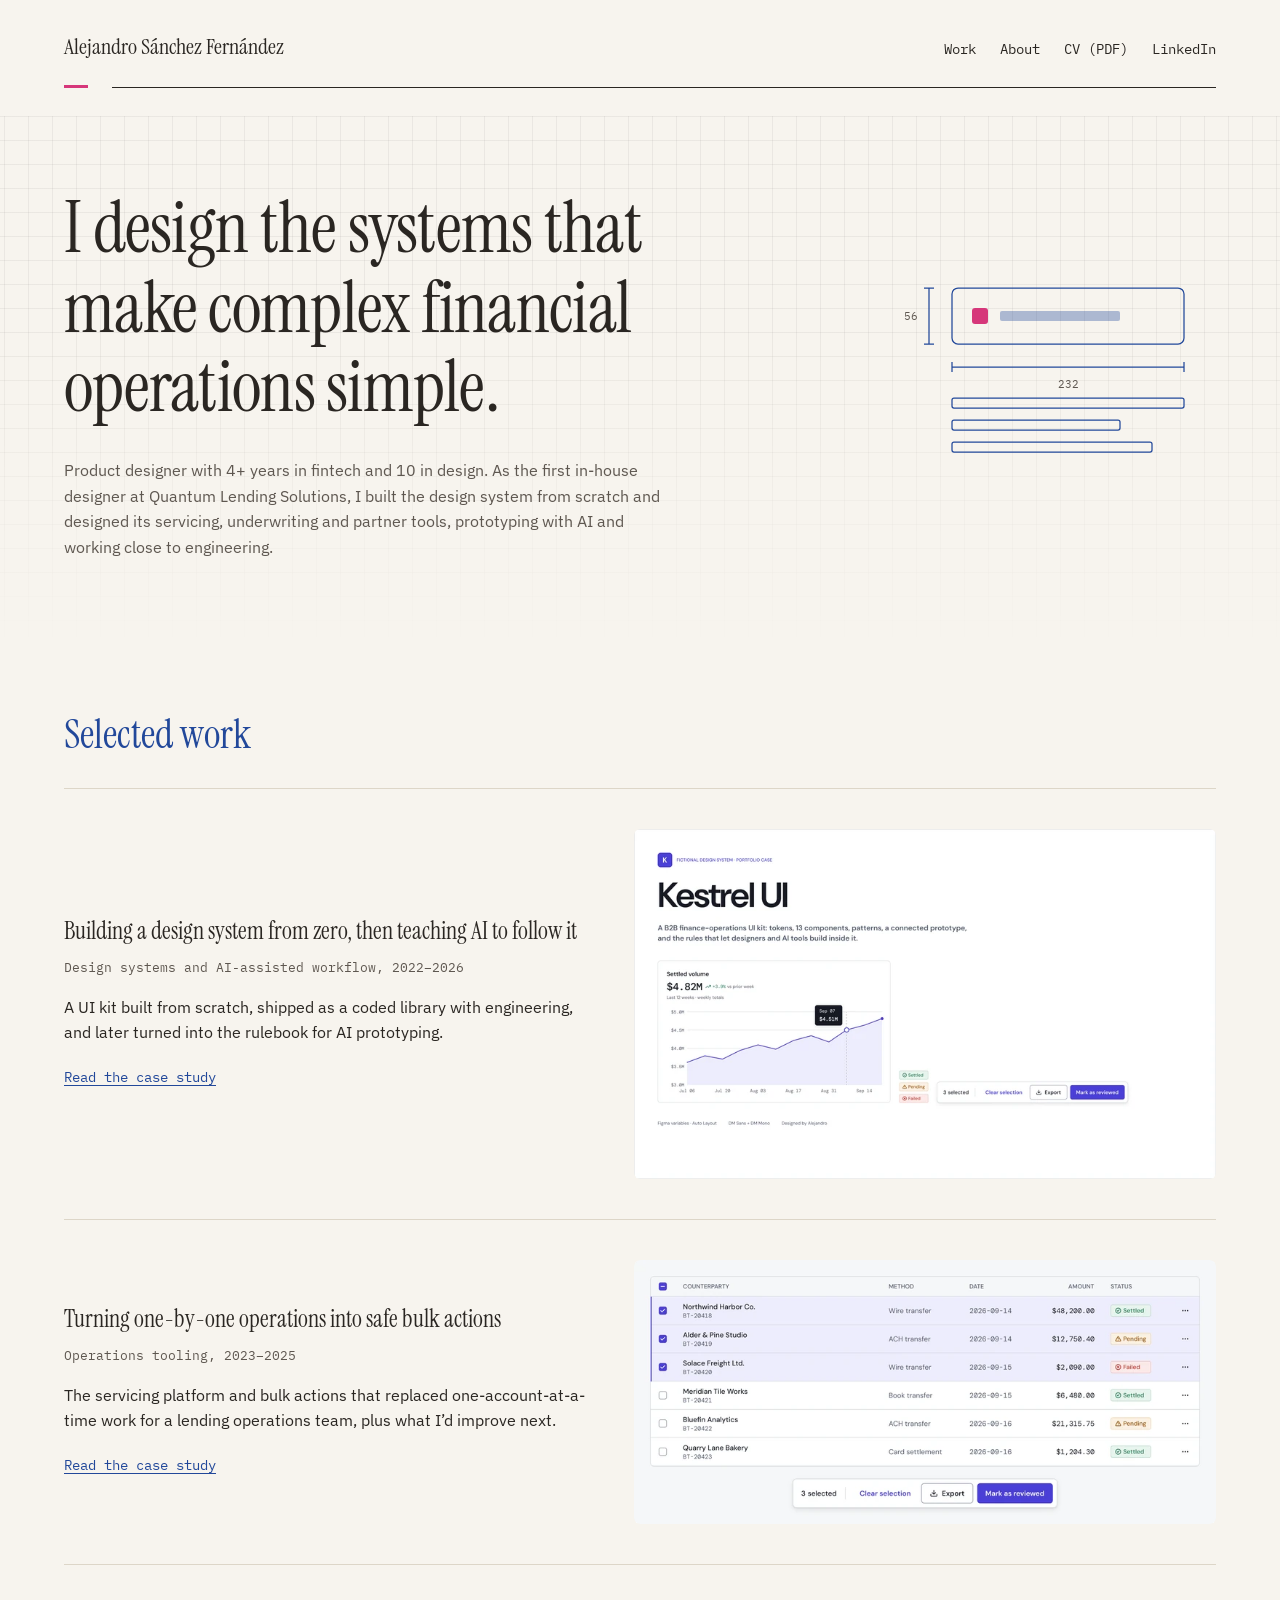
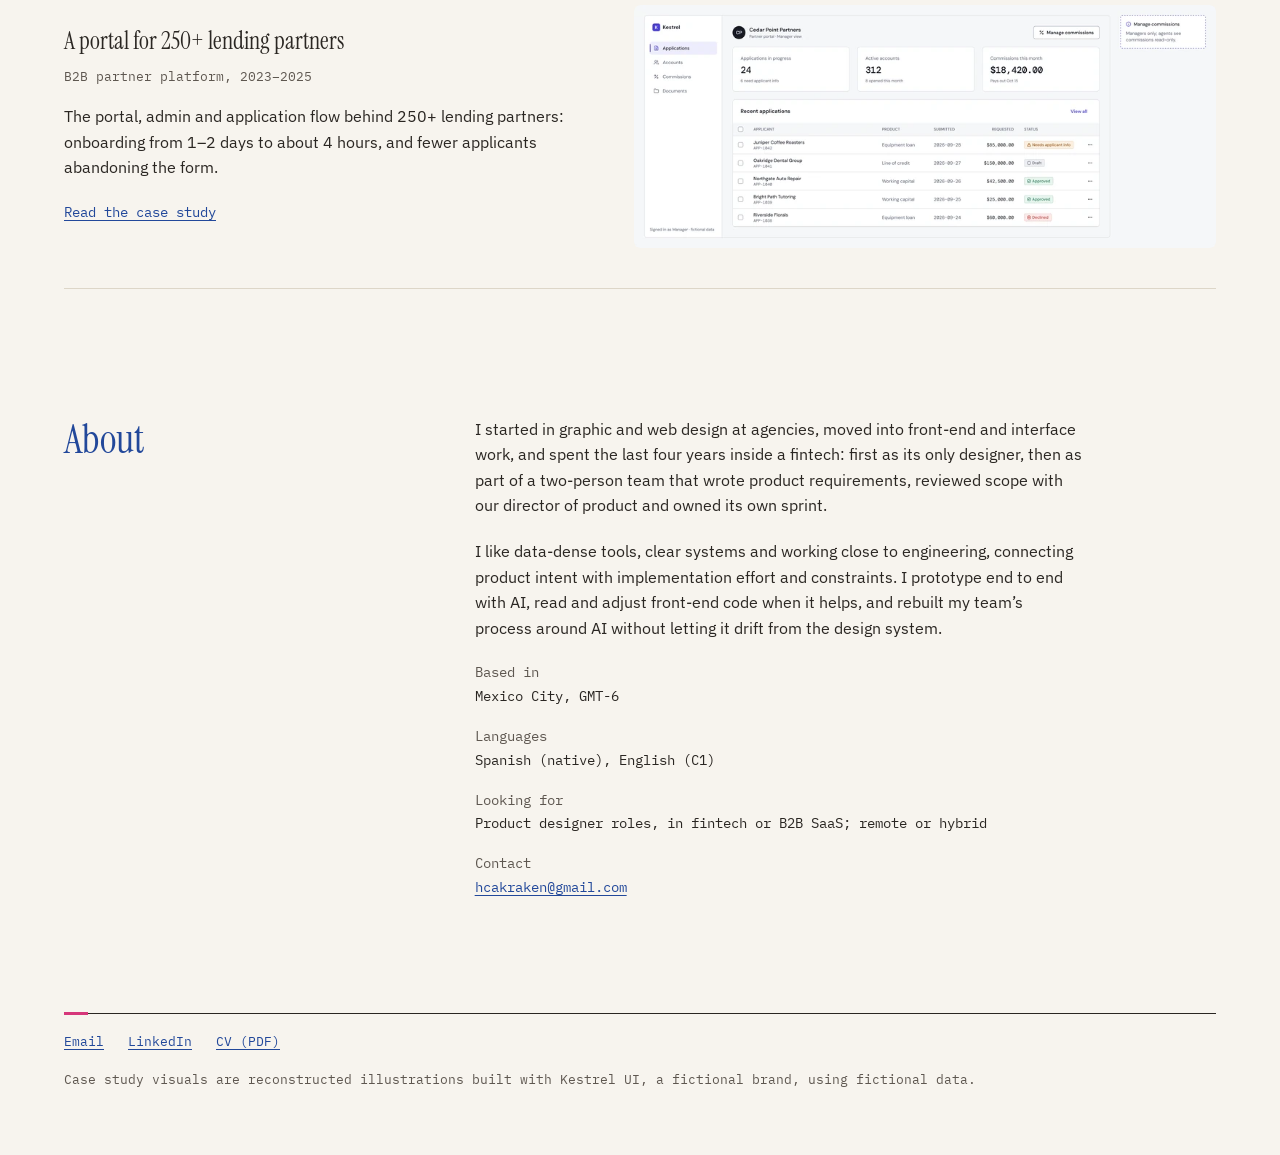
==== commit f4570559: "Case 03: align with the Corus deck — personas, prioritization, double-diamond challenges, before/aft" ====
--- a/index.html
+++ b/index.html
@@ -20,7 +20,7 @@
 <link rel="preconnect" href="https://fonts.gstatic.com" crossorigin>
 <link rel="stylesheet" href="https://fonts.googleapis.com/css2?family=Instrument+Serif&family=IBM+Plex+Mono:wght@400;500;600&family=IBM+Plex+Sans:wght@400;500;600&display=swap">
 <script>document.documentElement.classList.add("js")</script>
-<link rel="stylesheet" href="assets/style.css?v=8">
+<link rel="stylesheet" href="assets/style.css?v=9">
 <link rel="icon" href="assets/icons/favicon.svg" type="image/svg+xml">
 <link rel="icon" href="assets/icons/favicon-32.png" sizes="32x32" type="image/png">
 <link rel="apple-touch-icon" href="assets/icons/apple-touch-icon.png">
@@ -91,9 +91,9 @@
         </article>
         <article class="work-item">
           <div>
-            <h3><a href="case-03.html">Getting applicants through a form someone else started</a></h3>
+            <h3><a href="case-03.html">A portal for 250+ lending partners</a></h3>
             <p class="meta">B2B partner platform, 2023–2025</p>
-            <p class="summary">The portal banks and fintechs use to submit applications and manage commissions, and the changes that helped more applicants finish their forms.</p>
+            <p class="summary">The portal, admin and application flow behind 250+ lending partners: onboarding from 1–2 days to about 4 hours, and fewer applicants abandoning the form.</p>
             <a class="go" href="case-03.html">Read the case study</a>
           </div>
           <figure>
--- a/assets/style.css
+++ b/assets/style.css
@@ -275,3 +275,70 @@
   font-family: var(--sans); font-size: 16px; line-height: 1.6;
 }
 .case-hero .lede { font-size: 18px; }
+
+/* ---------- Case study patterns (shared by all three cases) ---------- */
+.block { margin: 48px 0; }
+.block > .prose + * { margin-top: 24px; }
+.cards { display: grid; grid-template-columns: repeat(3, minmax(0, 1fr)); gap: 20px; }
+.cards.four { grid-template-columns: repeat(4, minmax(0, 1fr)); }
+.card { padding: 20px 22px; border: 1px solid #cfc7b5; border-radius: 6px; background: #fbf9f4; font-family: var(--sans); font-size: 15px; line-height: 1.55; display: grid; gap: 8px; align-content: start; }
+.card .t { font-family: var(--serif); font-size: 26px; line-height: 1.1; color: var(--cobalt); white-space: nowrap; }
+.card .src, .card .k { font-family: var(--mono); font-size: 12px; color: var(--muted); }
+.card b { font-weight: 600; }
+.stat .t { font-size: 30px; }
+.fine { margin-top: 14px; font-size: 12px; color: var(--muted); }
+
+/* Prioritization matrix (urgency x importance) */
+.prio { display: grid; grid-template-columns: 24px repeat(2, minmax(0, 1fr)); grid-template-rows: auto auto 22px; gap: 10px; }
+.prio .ax-y { grid-row: 1 / 3; writing-mode: vertical-rl; transform: rotate(180deg); text-align: center; font-size: 11px; letter-spacing: .1em; text-transform: uppercase; color: var(--muted); }
+.prio .ax-x { grid-column: 2 / 4; text-align: center; font-size: 11px; letter-spacing: .1em; text-transform: uppercase; color: var(--muted); }
+.prio .q { min-height: 120px; }
+.prio .q .lab { font-family: var(--mono); font-size: 11.5px; letter-spacing: .12em; text-transform: uppercase; font-weight: 600; color: var(--muted); }
+.prio .q.now { background: #fbe7ef; border-color: #e9b5c9; }
+.prio .q.now .lab { color: var(--magenta); }
+.prio .q.plan { background: #e8eef9; border-color: #b8c7e6; }
+.prio .q.plan .lab { color: var(--cobalt); }
+.criteria { margin-top: 20px; font-size: 13px; color: var(--muted); display: grid; gap: 4px; }
+
+/* Double-diamond strip: one challenge through the four phases */
+.dd-strip { display: grid; grid-template-columns: minmax(0, 15rem) minmax(0, 1fr); gap: 28px; padding: 24px 0; border-top: 1px solid var(--ink); }
+.dd-strip:last-of-type { border-bottom: 1px solid var(--line); }
+.dd-strip .n { font-family: var(--serif); font-size: 24px; line-height: 1.15; color: var(--cobalt); }
+.dd-strip .res { display: block; margin-top: 8px; font-size: 12.5px; font-weight: 600; color: var(--magenta); }
+.phases { display: grid; grid-template-columns: repeat(4, minmax(0, 1fr)); gap: 16px; list-style: none; margin: 0; padding: 0; }
+.phases li { border-top: 4px solid var(--cobalt); padding-top: 10px; font-family: var(--sans); font-size: 14px; line-height: 1.5; }
+.phases li.m { border-top-color: var(--magenta); }
+.phases .l { display: block; font-family: var(--mono); font-size: 11px; letter-spacing: .1em; text-transform: uppercase; font-weight: 600; color: var(--cobalt); margin-bottom: 4px; }
+.phases li.m .l { color: var(--magenta); }
+.dd-legend { margin-top: 14px; font-size: 12px; color: var(--muted); }
+
+/* Screen + annotations side by side (before / after) */
+.annotated { display: grid; grid-template-columns: minmax(0, 5fr) minmax(0, 6fr); gap: 48px; align-items: start; margin: 48px 0; }
+.annotated figure { margin: 0; }
+.annotated figure img { border-radius: 8px; }
+.annotated figcaption { margin-top: 10px; font-size: 12px; color: var(--muted); }
+.annotated h2 { margin-bottom: 16px; }
+.annotated .intro-p { font-family: var(--sans); font-size: 16px; line-height: 1.6; margin-bottom: 18px; }
+.issues, .crit { margin: 0; padding: 0; list-style: none; display: grid; gap: 14px; font-family: var(--sans); font-size: 15px; line-height: 1.55; }
+.issues { counter-reset: i; }
+.issues li { counter-increment: i; position: relative; padding-left: 38px; }
+.issues li::before { content: counter(i); position: absolute; left: 0; top: 0; width: 24px; height: 24px; border-radius: 50%; background: var(--magenta); color: #fff; font-family: var(--mono); font-size: 12px; font-weight: 600; display: flex; align-items: center; justify-content: center; }
+.crit li { padding-left: 18px; border-left: 3px solid var(--cobalt); }
+.issues b, .crit b { font-weight: 600; }
+.steps3 { display: grid; grid-template-columns: repeat(3, minmax(0, 1fr)); gap: 24px; margin-top: 20px; font-family: var(--sans); font-size: 15px; line-height: 1.55; }
+.steps3 b { font-weight: 600; }
+.proposal { display: inline-block; font-size: 11.5px; letter-spacing: .1em; text-transform: uppercase; font-weight: 600; color: var(--magenta); border: 1px solid var(--magenta); border-radius: 12px; padding: 2px 10px; }
+
+@media (max-width: 800px) {
+  .cards, .cards.four { grid-template-columns: 1fr; }
+  .cards.four.stats { grid-template-columns: repeat(2, minmax(0, 1fr)); }
+  .card .t { white-space: normal; }
+  .stat .t { font-size: 24px; }
+  .dd-strip { grid-template-columns: 1fr; gap: 16px; }
+  .phases { grid-template-columns: repeat(2, minmax(0, 1fr)); row-gap: 18px; }
+  .annotated { grid-template-columns: 1fr; gap: 24px; }
+  .annotated > div { order: -1; }
+  .steps3 { grid-template-columns: 1fr; gap: 12px; }
+  .prio { grid-template-columns: 20px repeat(2, minmax(0, 1fr)); gap: 8px; }
+  .prio .q { min-height: 0; padding: 14px; font-size: 14px; }
+}
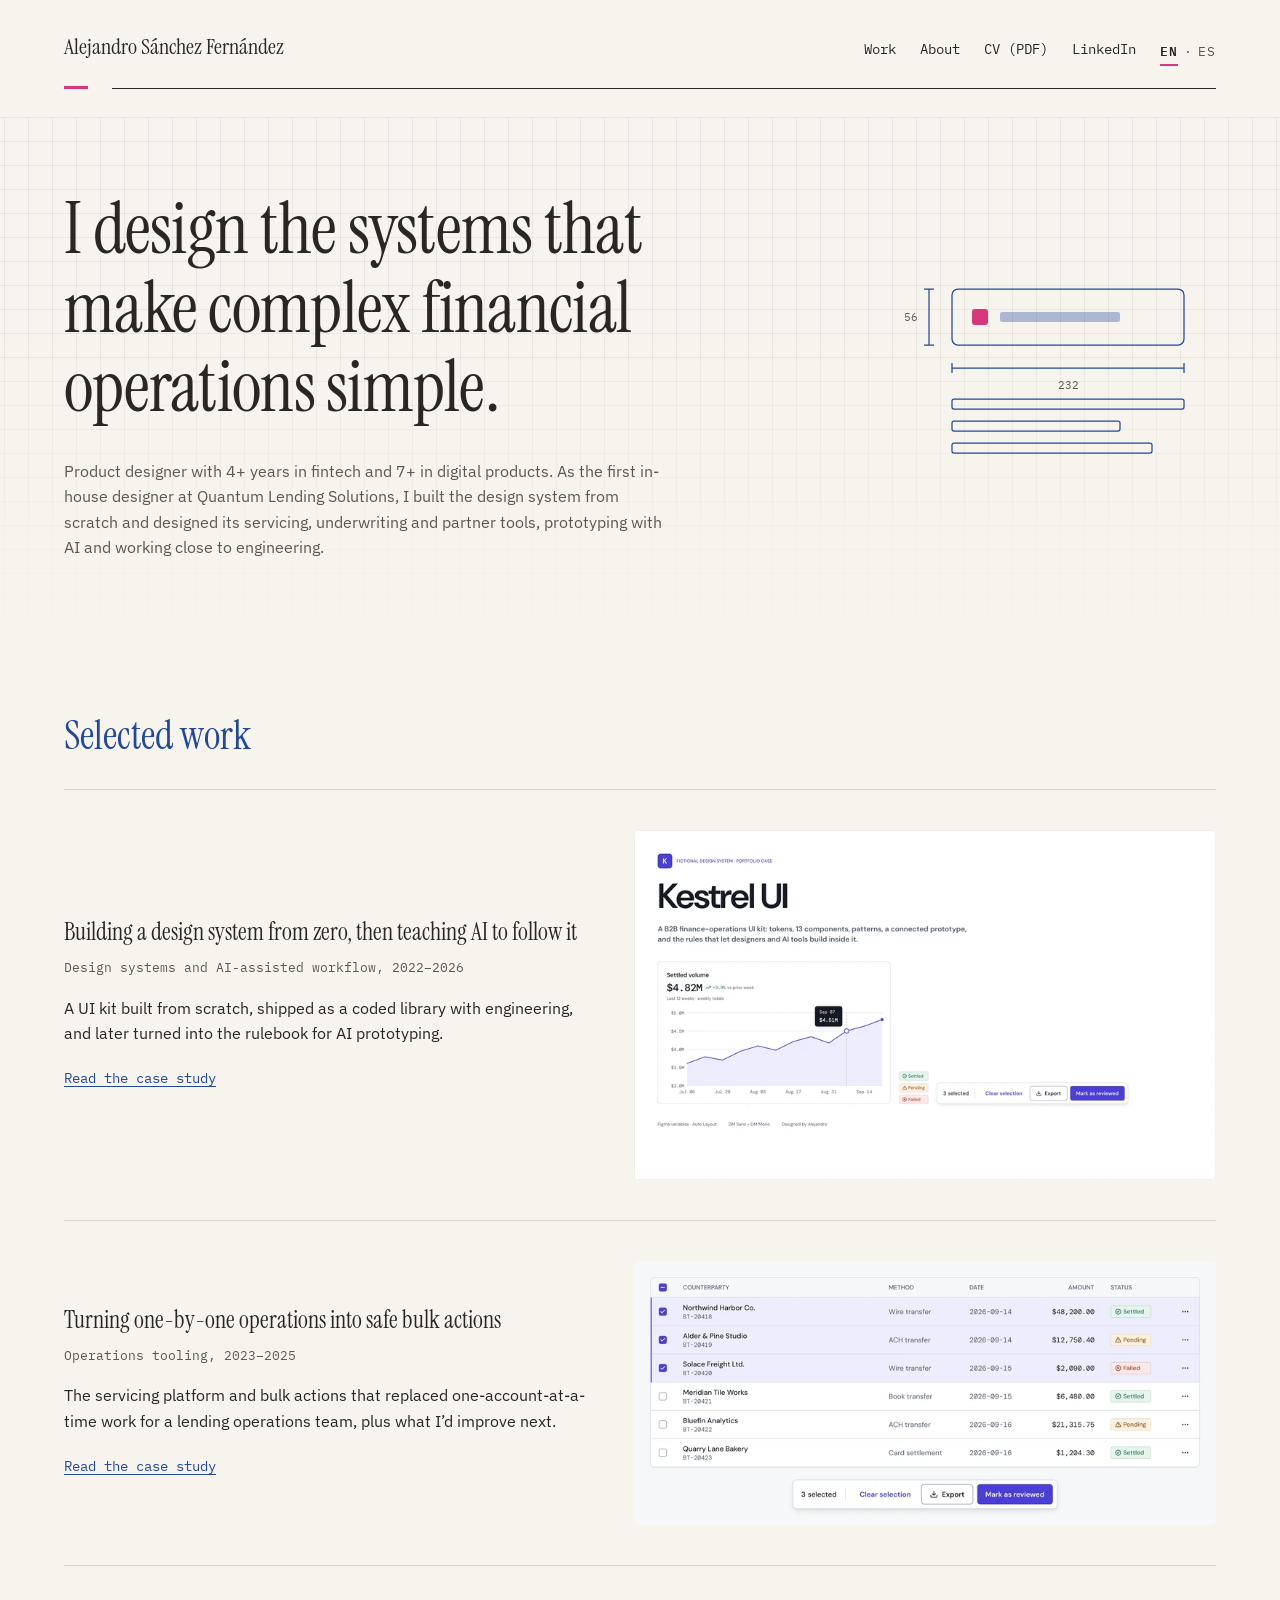
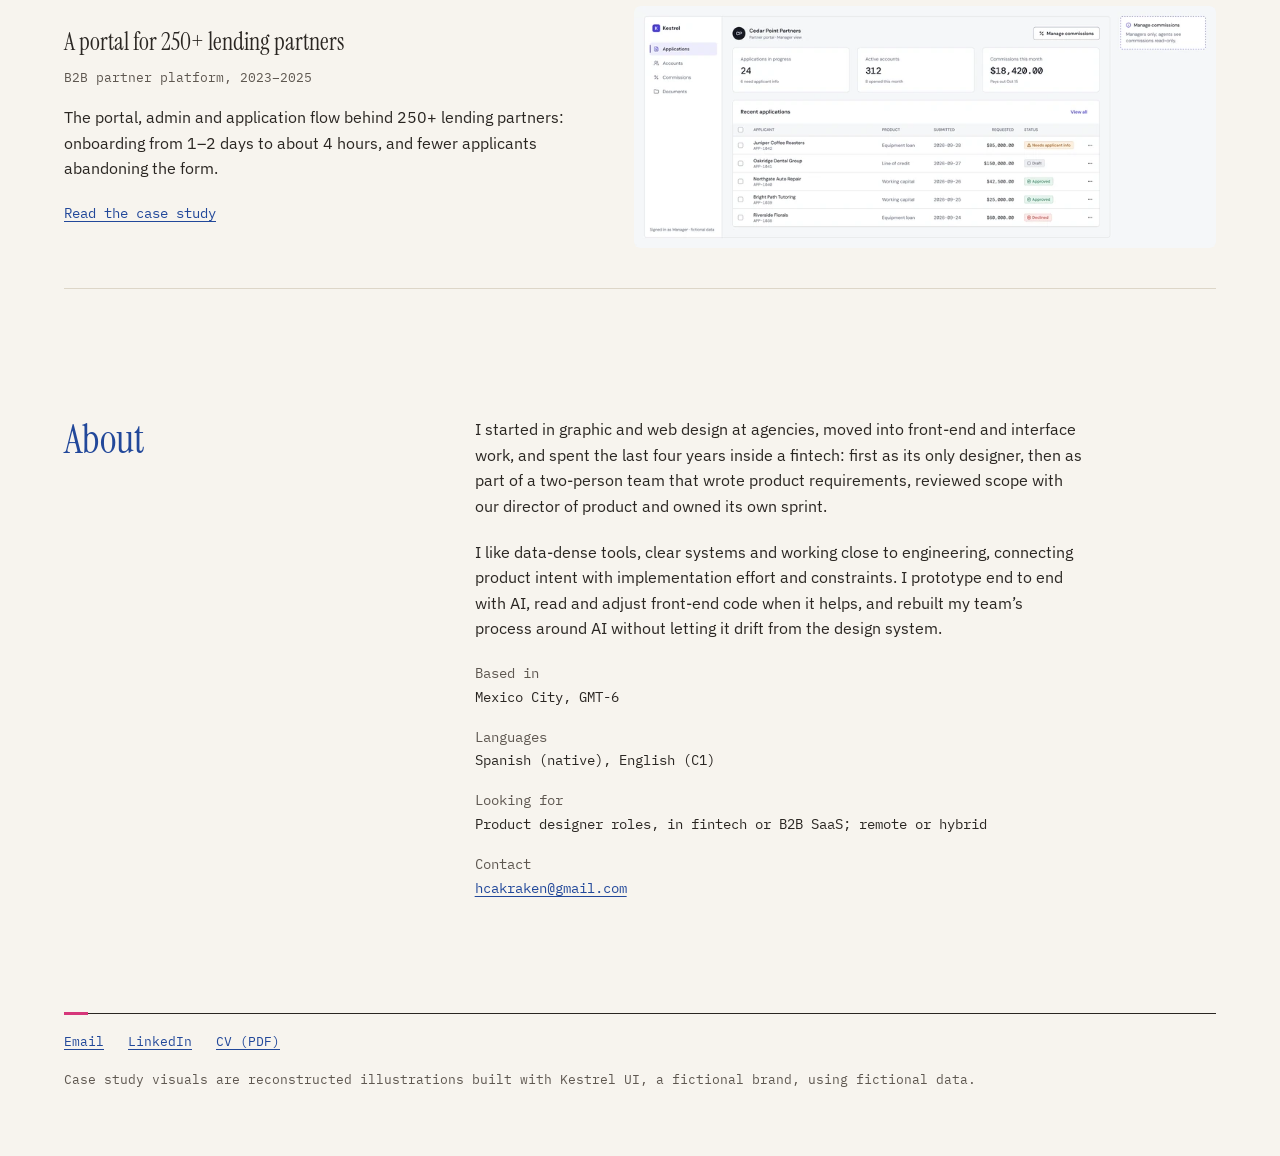
==== commit e5f02436: "Spanish version, phase 1: /es/ home, EN·ES switcher, hreflang, Spanish CV and social card; align yea" ====
--- a/index.html
+++ b/index.html
@@ -6,6 +6,9 @@
 <title>Alejandro Sánchez Fernández, Product Designer</title>
 <meta name="description" content="Product designer in fintech and B2B SaaS. Lending operations tools, partner portals and design systems, prototyped end to end with AI. Mexico City, open to remote and hybrid.">
 <link rel="canonical" href="https://alejandrosfdesign.github.io/">
+<link rel="alternate" hreflang="en" href="https://alejandrosfdesign.github.io/">
+<link rel="alternate" hreflang="es" href="https://alejandrosfdesign.github.io/es/">
+<link rel="alternate" hreflang="x-default" href="https://alejandrosfdesign.github.io/">
 <meta property="og:type" content="website">
 <meta property="og:site_name" content="Alejandro Sánchez Fernández">
 <meta property="og:title" content="Alejandro Sánchez Fernández, Product Designer">
@@ -20,7 +23,7 @@
 <link rel="preconnect" href="https://fonts.gstatic.com" crossorigin>
 <link rel="stylesheet" href="https://fonts.googleapis.com/css2?family=Instrument+Serif&family=IBM+Plex+Mono:wght@400;500;600&family=IBM+Plex+Sans:wght@400;500;600&display=swap">
 <script>document.documentElement.classList.add("js")</script>
-<link rel="stylesheet" href="assets/style.css?v=9">
+<link rel="stylesheet" href="assets/style.css?v=11">
 <link rel="icon" href="assets/icons/favicon.svg" type="image/svg+xml">
 <link rel="icon" href="assets/icons/favicon-32.png" sizes="32x32" type="image/png">
 <link rel="apple-touch-icon" href="assets/icons/apple-touch-icon.png">
@@ -36,6 +39,7 @@
       <a href="#about">About</a>
       <a href="cv/Alejandro-Sanchez-Fernandez-CV.pdf">CV (PDF)</a>
       <a href="https://www.linkedin.com/in/alejandrokraken">LinkedIn</a>
+      <span class="lang-switch" aria-label="Language"><a href="./" lang="en" hreflang="en" aria-current="page">EN</a><span aria-hidden="true">·</span><a href="es/" lang="es" hreflang="es">ES</a></span>
     </nav>
   </div>
   <div class="wrap rule" aria-hidden="true" style="margin-top: 20px;"></div>
@@ -59,7 +63,7 @@
         <text x="22" y="56" text-anchor="end" class="fade" style="--d:1.7s">56</text>
       </svg>
       <h1>I design the systems that make complex financial operations simple.</h1>
-      <p class="lede">Product designer with 4+ years in fintech and 10 in design. As the first in-house designer at Quantum Lending Solutions, I built the design system from scratch and designed its servicing, underwriting and partner tools, prototyping with AI and working close to engineering.</p>
+      <p class="lede">Product designer with 4+ years in fintech and 7+ in digital products. As the first in-house designer at Quantum Lending Solutions, I built the design system from scratch and designed its servicing, underwriting and partner tools, prototyping with AI and working close to engineering.</p>
     </div>
   </section>
 
--- a/assets/style.css
+++ b/assets/style.css
@@ -300,18 +300,6 @@
 .prio .q.plan .lab { color: var(--cobalt); }
 .criteria { margin-top: 20px; font-size: 13px; color: var(--muted); display: grid; gap: 4px; }
 
-/* Double-diamond strip: one challenge through the four phases */
-.dd-strip { display: grid; grid-template-columns: minmax(0, 15rem) minmax(0, 1fr); gap: 28px; padding: 24px 0; border-top: 1px solid var(--ink); }
-.dd-strip:last-of-type { border-bottom: 1px solid var(--line); }
-.dd-strip .n { font-family: var(--serif); font-size: 24px; line-height: 1.15; color: var(--cobalt); }
-.dd-strip .res { display: block; margin-top: 8px; font-size: 12.5px; font-weight: 600; color: var(--magenta); }
-.phases { display: grid; grid-template-columns: repeat(4, minmax(0, 1fr)); gap: 16px; list-style: none; margin: 0; padding: 0; }
-.phases li { border-top: 4px solid var(--cobalt); padding-top: 10px; font-family: var(--sans); font-size: 14px; line-height: 1.5; }
-.phases li.m { border-top-color: var(--magenta); }
-.phases .l { display: block; font-family: var(--mono); font-size: 11px; letter-spacing: .1em; text-transform: uppercase; font-weight: 600; color: var(--cobalt); margin-bottom: 4px; }
-.phases li.m .l { color: var(--magenta); }
-.dd-legend { margin-top: 14px; font-size: 12px; color: var(--muted); }
-
 /* Screen + annotations side by side (before / after) */
 .annotated { display: grid; grid-template-columns: minmax(0, 5fr) minmax(0, 6fr); gap: 48px; align-items: start; margin: 48px 0; }
 .annotated figure { margin: 0; }
@@ -334,11 +322,72 @@
   .cards.four.stats { grid-template-columns: repeat(2, minmax(0, 1fr)); }
   .card .t { white-space: normal; }
   .stat .t { font-size: 24px; }
-  .dd-strip { grid-template-columns: 1fr; gap: 16px; }
-  .phases { grid-template-columns: repeat(2, minmax(0, 1fr)); row-gap: 18px; }
   .annotated { grid-template-columns: 1fr; gap: 24px; }
   .annotated > div { order: -1; }
   .steps3 { grid-template-columns: 1fr; gap: 12px; }
   .prio { grid-template-columns: 20px repeat(2, minmax(0, 1fr)); gap: 8px; }
   .prio .q { min-height: 0; padding: 14px; font-size: 14px; }
 }
+.step.agent { background: #fbe7ef; border-color: #e9b5c9; }
+.legend .l-agent::before { background: #fbe7ef; border: 1px solid #e9b5c9; }
+.flow.cycle > li { flex: 1 1 0; min-width: 0; }
+.flow.cycle .step { white-space: normal; flex: 1; align-self: stretch; }
+.card .lab { font-family: var(--mono); font-size: 11.5px; letter-spacing: .12em; text-transform: uppercase; font-weight: 600; color: var(--muted); }
+.card.first { background: #fbe7ef; border-color: #e9b5c9; }
+.card.first .lab { color: var(--magenta); }
+@media (max-width: 800px) { .cards[style] { grid-template-columns: 1fr !important; } }
+
+/* ---------- Second round: context, challenge, JTBD, challenge table ---------- */
+.sr-only { position: absolute; width: 1px; height: 1px; padding: 0; margin: -1px; overflow: hidden; clip: rect(0 0 0 0); white-space: nowrap; border: 0; }
+.eyebrow { font-family: var(--mono); font-size: 12px; letter-spacing: .14em; text-transform: uppercase; color: var(--muted); margin: 0 0 8px; }
+.prose h2.challenge { margin-top: 0; }
+.actors { display: grid; grid-template-columns: repeat(3, minmax(0, 1fr)); border-top: 1px solid var(--ink); margin-top: 24px; }
+.actors > div { padding: 18px 28px 0 0; font-family: var(--sans); font-size: 15px; line-height: 1.55; }
+.actors > div + div { padding-left: 28px; border-left: 1px solid #d9d1c0; }
+.actors .l { display: block; font-family: var(--serif); font-size: 26px; line-height: 1.1; color: var(--cobalt); margin-bottom: 8px; }
+.why { display: grid; grid-template-columns: repeat(2, minmax(0, 1fr)); gap: 32px; margin: 24px 0 32px; font-family: var(--sans); font-size: 15px; line-height: 1.55; }
+.why h3, .sub-h { font-family: var(--mono); font-size: 13px; font-weight: 600; margin: 0 0 8px; }
+.sub-h { margin-bottom: 14px; }
+.plain { margin: 0; padding-left: 18px; display: grid; gap: 8px; }
+.plain b { font-weight: 600; }
+.card.persona { padding: 24px 26px; gap: 0; }
+.card.persona .t { margin-bottom: 4px; }
+.card.persona .sub { color: var(--muted); margin: 0 0 18px; }
+.jtbd { margin: 0 0 18px; padding: 2px 0 2px 14px; border-left: 2px solid var(--magenta); font-style: italic; color: #3d3832; line-height: 1.6; }
+.nl { margin: 0; padding-left: 20px; display: grid; gap: 3px; }
+.rt-wrap { margin-top: 24px; }
+.rt { width: 100%; border-collapse: collapse; table-layout: fixed; font-family: var(--sans); font-size: 14px; line-height: 1.55; }
+.rt thead th { text-align: left; font-family: var(--mono); font-size: 11px; letter-spacing: .1em; text-transform: uppercase; font-weight: 600; color: var(--muted); padding: 10px 16px 10px 0; border-top: 4px solid transparent; border-bottom: 1px solid var(--ink); }
+.rt thead th:first-child { width: 17%; }
+.rt thead th.ph-c { border-top-color: var(--cobalt); color: var(--cobalt); }
+.rt thead th.ph-m { border-top-color: var(--magenta); color: var(--magenta); }
+.rt tbody th, .rt tbody td { vertical-align: top; text-align: left; padding: 22px 16px 22px 0; border-bottom: 1px solid #e2dccd; }
+.rt tbody th { font-family: var(--serif); font-weight: 400; font-size: 21px; line-height: 1.15; color: var(--cobalt); }
+.rt .hmw { font-style: italic; }
+.rt .out { font-weight: 600; color: var(--magenta); }
+@media (max-width: 800px) {
+  .actors { grid-template-columns: 1fr; }
+  .actors > div { padding: 16px 0; }
+  .actors > div + div { padding-left: 0; border-left: 0; border-top: 1px solid #d9d1c0; }
+  .why { grid-template-columns: 1fr; gap: 20px; }
+  .rt, .rt tbody, .rt tr, .rt th, .rt td { display: block; width: 100%; }
+  .rt thead { position: absolute; width: 1px; height: 1px; overflow: hidden; clip: rect(0 0 0 0); }
+  .rt tbody tr { border-top: 1px solid var(--ink); padding: 18px 0 6px; }
+  .rt tbody th { padding: 0 0 12px; border: 0; }
+  .rt tbody td { padding: 10px 0 10px 14px; border: 0; border-left: 3px solid var(--cobalt); margin-bottom: 10px; }
+  .rt tbody td:nth-of-type(n+3) { border-left-color: var(--magenta); }
+  .rt tbody td::before { content: attr(data-l); display: block; font-family: var(--mono); font-style: normal; font-weight: 600; font-size: 11px; letter-spacing: .1em; text-transform: uppercase; color: var(--muted); margin-bottom: 2px; }
+}
+.measure h2.challenge { width: max-content; max-width: calc(100vw - 48px); }
+
+/* Language switcher */
+.lang-switch { display: inline-flex; align-items: baseline; gap: 6px; font-family: var(--mono); font-size: 13px; letter-spacing: .06em; }
+.lang-switch a { color: var(--muted); text-decoration: none; padding: 2px 0; }
+.lang-switch span { color: var(--muted); }
+.lang-switch a[aria-current="page"] { color: var(--ink); font-weight: 600; border-bottom: 2px solid var(--magenta); }
+.lang-switch a:not([aria-current]):hover { color: var(--cobalt); text-decoration: underline; }
+@media (max-width: 700px) {
+  .site-head .wrap:first-child { position: relative; }
+  .site-head .lang-switch { position: absolute; top: 4px; right: 0; }
+  .site-nav { gap: 18px; }
+}
